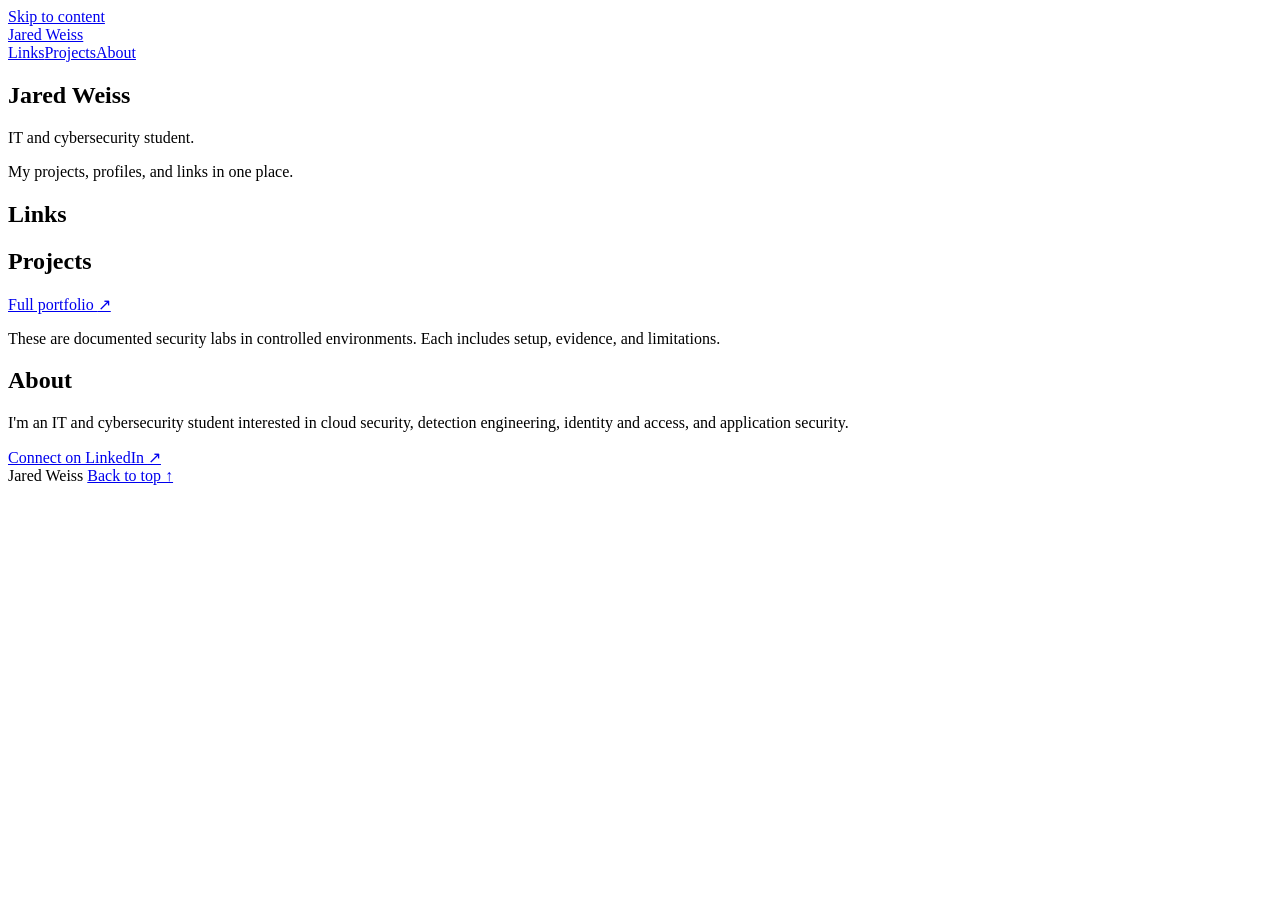
==== index.html @ 0c275223 "Add website index.html" ====
<!doctype html>
<html lang="en">
<head>
  <meta charset="utf-8"><meta name="viewport" content="width=device-width, initial-scale=1">
  <title>Jared Weiss — Personal Website</title>
  <meta name="description" content="Jared Weiss. IT and cybersecurity student. A home for my projects, links, and what I'm learning.">
  <meta name="theme-color" content="#151515">
  <meta property="og:title" content="Jared Weiss"><meta property="og:description" content="My projects, my links, and what I'm learning."><meta property="og:type" content="website">
  <link rel="icon" href="favicon.svg" type="image/svg+xml"><link rel="stylesheet" href="style.css">
</head>
<body>
  <a class="skip" href="#main">Skip to content</a>
  <div class="shell">
    <header><a class="wordmark" href="#">Jared Weiss</a><nav aria-label="Main navigation"><a href="#links">Links</a><a href="#projects">Projects</a><a href="#about">About</a></nav></header>
    <main id="main">
      <section class="hero" aria-labelledby="intro"><h1 id="intro">Jared Weiss</h1><p class="intro">IT and cybersecurity student.</p><p class="hero-note">My projects, profiles, and links in one place.</p></section>
      <section id="links" class="links-section" aria-labelledby="links-title"><div class="section-heading"><div><h2 id="links-title">Links</h2></div></div><div id="link-list" class="link-list"></div></section>
      <section id="projects" aria-labelledby="projects-title"><div class="section-heading"><div><h2 id="projects-title">Projects</h2></div><a class="text-link" href="https://github.com/Jared284/security-portfolio" target="_blank" rel="noopener noreferrer">Full portfolio <span aria-hidden="true">↗</span></a></div><div id="project-list" class="project-list"></div><p class="project-note">These are documented security labs in controlled environments. Each includes setup, evidence, and limitations.</p></section>
      <section id="about" class="about" aria-labelledby="about-title"><div><h2 id="about-title">About</h2></div><div><p>I'm an IT and cybersecurity student interested in cloud security, detection engineering, identity and access, and application security.</p><a class="text-link" href="https://www.linkedin.com/in/jared-weiss12" target="_blank" rel="noopener noreferrer">Connect on LinkedIn <span aria-hidden="true">↗</span></a></div></section>
    </main>
    <footer><span>Jared Weiss </span><a href="#">Back to top ↑</a></footer>
  </div>
  <script src="content.js"></script><script src="site.js"></script>
</body></html>
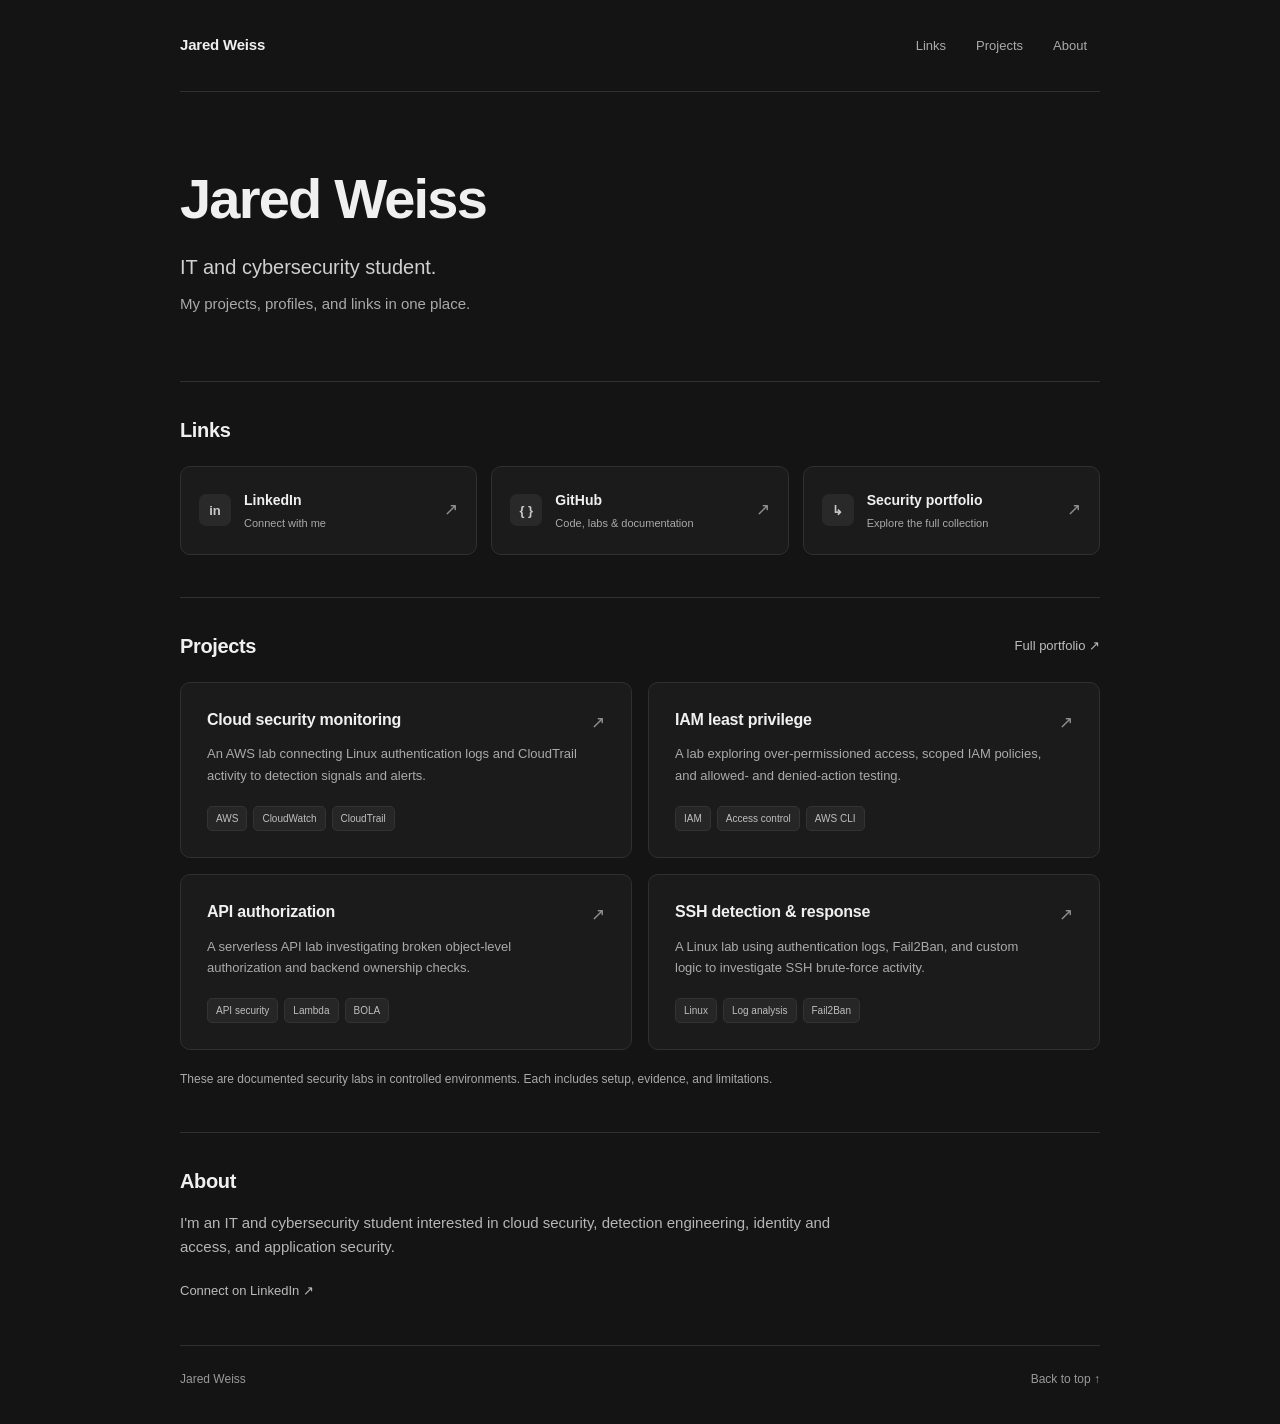
==== commit c1ccf81c: "Load refreshed personal website styling" ====
--- a/index.html
+++ b/index.html
@@ -6,7 +6,7 @@
   <meta name="description" content="Jared Weiss. IT and cybersecurity student. A home for my projects, links, and what I'm learning.">
   <meta name="theme-color" content="#151515">
   <meta property="og:title" content="Jared Weiss"><meta property="og:description" content="My projects, my links, and what I'm learning."><meta property="og:type" content="website">
-  <link rel="icon" href="favicon.svg" type="image/svg+xml"><link rel="stylesheet" href="style.css">
+  <link rel="icon" href="favicon.svg" type="image/svg+xml"><link rel="stylesheet" href="style.css?v=2">
 </head>
 <body>
   <a class="skip" href="#main">Skip to content</a>
--- a/style.css
+++ b/style.css
@@ -0,0 +1,71 @@
+:root {
+  color-scheme: dark;
+  --background: #141414;
+  --surface: #1b1b1b;
+  --text: #f0f0f0;
+  --muted: #aaa;
+  --border: #303030;
+}
+* { box-sizing: border-box; }
+html { scroll-padding-top: 28px; scroll-behavior: smooth; }
+body { margin: 0; background: var(--background); color: var(--text); font-family: Arial, Helvetica, sans-serif; font-size: 15px; line-height: 1.65; -webkit-font-smoothing: antialiased; }
+a { color: inherit; text-decoration: none; }
+a:focus-visible { outline: 2px solid #ddd; outline-offset: 5px; }
+::selection { background: #555; color: white; }
+.shell { max-width: 1000px; margin: auto; padding: 0 40px; }
+header { display: flex; justify-content: space-between; align-items: center; gap: 24px; padding: 28px 0; border-bottom: 1px solid var(--border); }
+.wordmark { font-size: 15px; font-weight: 600; letter-spacing: -.2px; }
+nav { display: flex; gap: 4px; font-size: 13px; color: var(--muted); }
+nav a { padding: 7px 13px; border-radius: 6px; transition: color .15s, background .15s; }
+nav a:hover { color: white; background: #242424; }
+.text-link:hover, footer a:hover { color: white; text-decoration: underline; text-underline-offset: 4px; }
+.hero { padding: 76px 0 64px; }
+h1 { font-size: clamp(38px, 5vw, 56px); letter-spacing: -1.8px; line-height: 1.12; font-weight: 600; margin: 0 0 20px; }
+.intro { font-size: 20px; margin: 0 0 8px; color: #d0d0d0; }
+.hero-note { margin: 0; color: var(--muted); font-size: 15px; }
+section:not(.hero) { padding: 34px 0 42px; border-top: 1px solid var(--border); }
+.section-heading { display: flex; justify-content: space-between; align-items: center; gap: 16px; margin-bottom: 22px; }
+h2 { font-size: 20px; line-height: 1.4; letter-spacing: -.35px; font-weight: 600; margin: 0; }
+.text-link { font-size: 13px; color: #bcbcbc; }
+.link-list { display: grid; grid-template-columns: repeat(3, minmax(0, 1fr)); gap: 14px; }
+.link-card { display: flex; align-items: center; gap: 13px; padding: 22px 18px; background: var(--surface); border: 1px solid var(--border); border-radius: 10px; transition: background .15s, border-color .15s, transform .15s; }
+.link-card:hover { background: #222; border-color: #505050; transform: translateY(-2px); }
+.link-symbol { display: flex; align-items: center; justify-content: center; width: 32px; height: 32px; flex-shrink: 0; border-radius: 7px; background: #292929; color: #c9c9c9; font-size: 13px; font-weight: 600; }
+.link-card strong { display: block; font-size: 14px; font-weight: 600; }
+.link-card small { display: block; font-size: 11px; line-height: 1.45; color: var(--muted); margin-top: 4px; }
+.arrow { margin-left: auto; font-size: 17px; color: #909090; flex-shrink: 0; }
+.project-list { display: grid; grid-template-columns: repeat(2, minmax(0, 1fr)); gap: 16px; }
+.project-card { display: flex; gap: 14px; padding: 26px; border: 1px solid var(--border); background: var(--surface); border-radius: 10px; transition: border-color .15s, background .15s; }
+.project-card:hover { border-color: #505050; background: #202020; }
+.project-number { display: none; }
+.project-card > div { display: flex; flex-direction: column; }
+.project-card h3 { font-size: 16px; line-height: 1.4; letter-spacing: -.2px; font-weight: 600; margin: 0 0 12px; }
+.project-card p { font-size: 13px; color: var(--muted); margin: 0 0 20px; }
+.tags { display: flex; flex-wrap: wrap; gap: 6px; margin-top: auto; }
+.tags span { font-size: 10px; line-height: 1.5; color: #bfbfbf; background: #262626; border: 1px solid #333; padding: 4px 8px; border-radius: 5px; }
+.project-note { font-size: 12px; line-height: 1.6; color: var(--muted); margin: 20px 0 0; }
+.about h2 { margin-bottom: 16px; }
+.about p { color: #b6b6b6; max-width: 690px; margin: 0 0 18px; }
+footer { display: flex; justify-content: space-between; gap: 20px; padding: 24px 0 34px; border-top: 1px solid var(--border); font-size: 12px; color: #999; }
+.skip { position: absolute; left: 12px; top: -80px; background: #eee; color: #151515; padding: 12px; z-index: 10; }
+.skip:focus { top: 12px; }
+@media (max-width: 750px) {
+  .shell { padding: 0 26px; }
+  .link-list { grid-template-columns: 1fr; }
+  .link-card { padding: 18px; }
+  .link-card small { font-size: 12px; }
+  .project-card { padding: 22px; }
+}
+@media (max-width: 550px) {
+  .shell { padding: 0 22px; }
+  header { padding: 20px 0; gap: 12px; }
+  nav a { padding: 6px 8px; font-size: 12px; }
+  .hero { padding: 48px 0 40px; }
+  h1 { letter-spacing: -1px; }
+  .intro { font-size: 17px; }
+  .hero-note { font-size: 14px; }
+  section:not(.hero) { padding: 28px 0 34px; }
+  .project-list { grid-template-columns: 1fr; }
+}
+@media (max-width: 360px) { header { align-items: flex-start; flex-direction: column; } nav a:first-child { padding-left: 0; } }
+@media (prefers-reduced-motion: reduce) { html { scroll-behavior: auto; } * { transition: none !important; } }
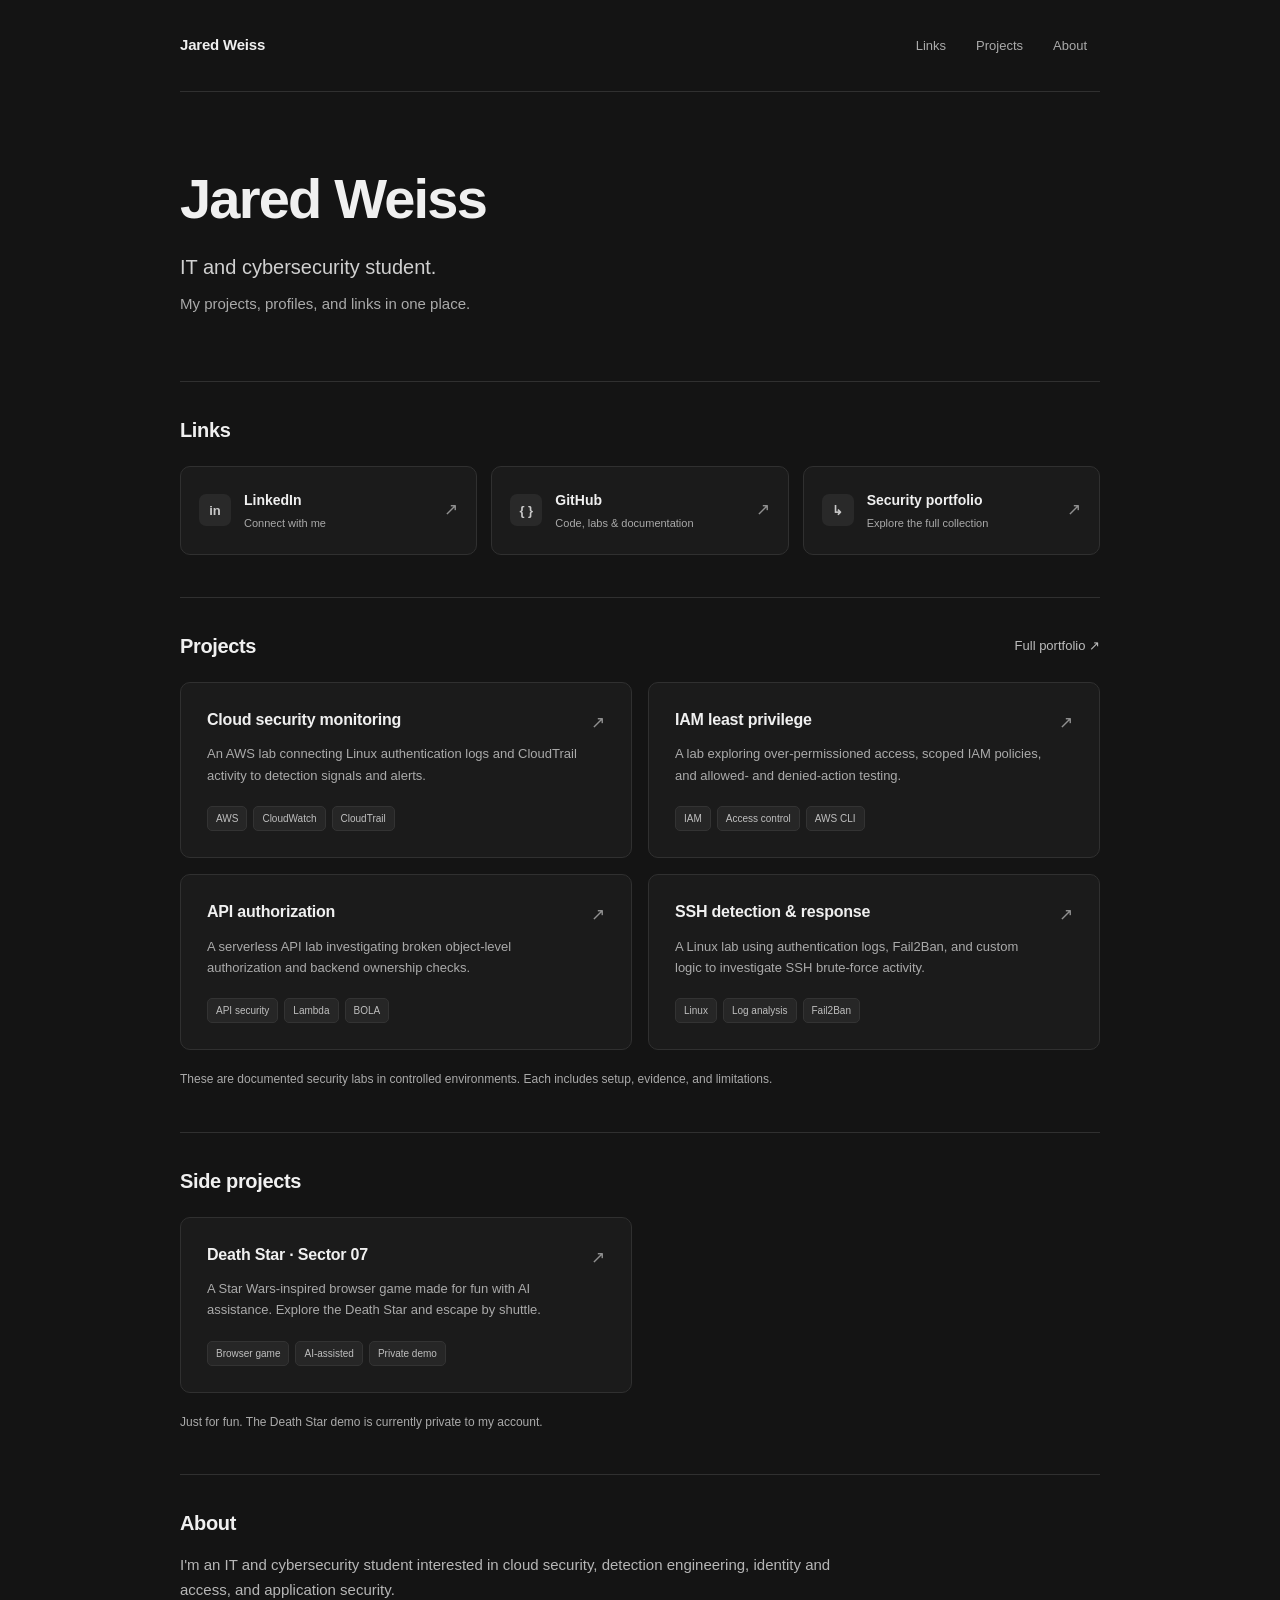
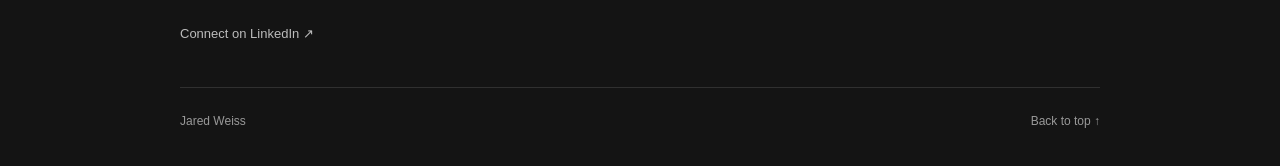
==== commit 9f6930fd: "Add Death Star browser game as a clearly labeled side project" ====
--- a/index.html
+++ b/index.html
@@ -16,10 +16,11 @@
       <section class="hero" aria-labelledby="intro"><h1 id="intro">Jared Weiss</h1><p class="intro">IT and cybersecurity student.</p><p class="hero-note">My projects, profiles, and links in one place.</p></section>
       <section id="links" class="links-section" aria-labelledby="links-title"><div class="section-heading"><div><h2 id="links-title">Links</h2></div></div><div id="link-list" class="link-list"></div></section>
       <section id="projects" aria-labelledby="projects-title"><div class="section-heading"><div><h2 id="projects-title">Projects</h2></div><a class="text-link" href="https://github.com/Jared284/security-portfolio" target="_blank" rel="noopener noreferrer">Full portfolio <span aria-hidden="true">↗</span></a></div><div id="project-list" class="project-list"></div><p class="project-note">These are documented security labs in controlled environments. Each includes setup, evidence, and limitations.</p></section>
+      <section id="side-projects" aria-labelledby="side-projects-title"><div class="section-heading"><h2 id="side-projects-title">Side projects</h2></div><div id="side-project-list" class="project-list"></div><p class="project-note">Just for fun. The Death Star demo is currently private to my account.</p></section>
       <section id="about" class="about" aria-labelledby="about-title"><div><h2 id="about-title">About</h2></div><div><p>I'm an IT and cybersecurity student interested in cloud security, detection engineering, identity and access, and application security.</p><a class="text-link" href="https://www.linkedin.com/in/jared-weiss12" target="_blank" rel="noopener noreferrer">Connect on LinkedIn <span aria-hidden="true">↗</span></a></div></section>
     </main>
     <footer><span>Jared Weiss </span><a href="#">Back to top ↑</a></footer>
   </div>
-  <script src="content.js"></script><script src="site.js"></script>
+  <script src="content.js?v=3"></script><script src="site.js?v=3"></script>
 </body></html>
 
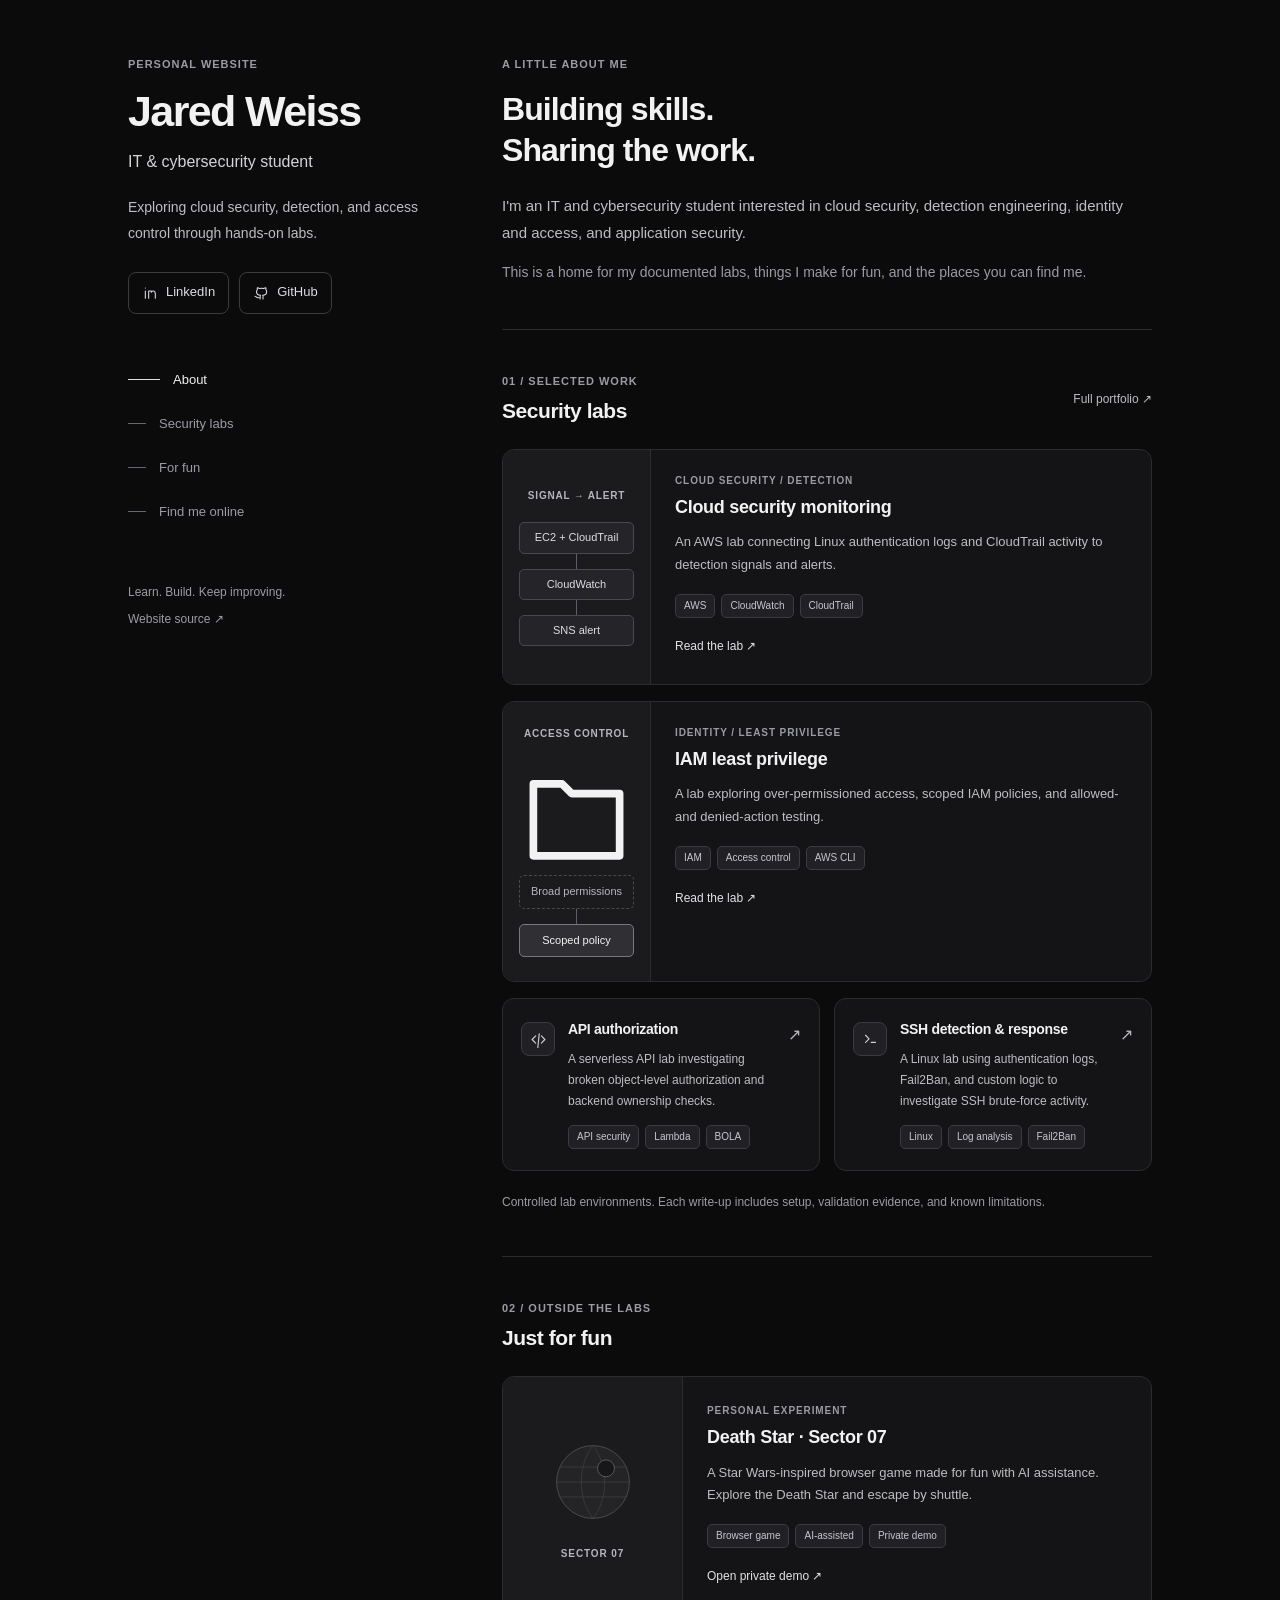
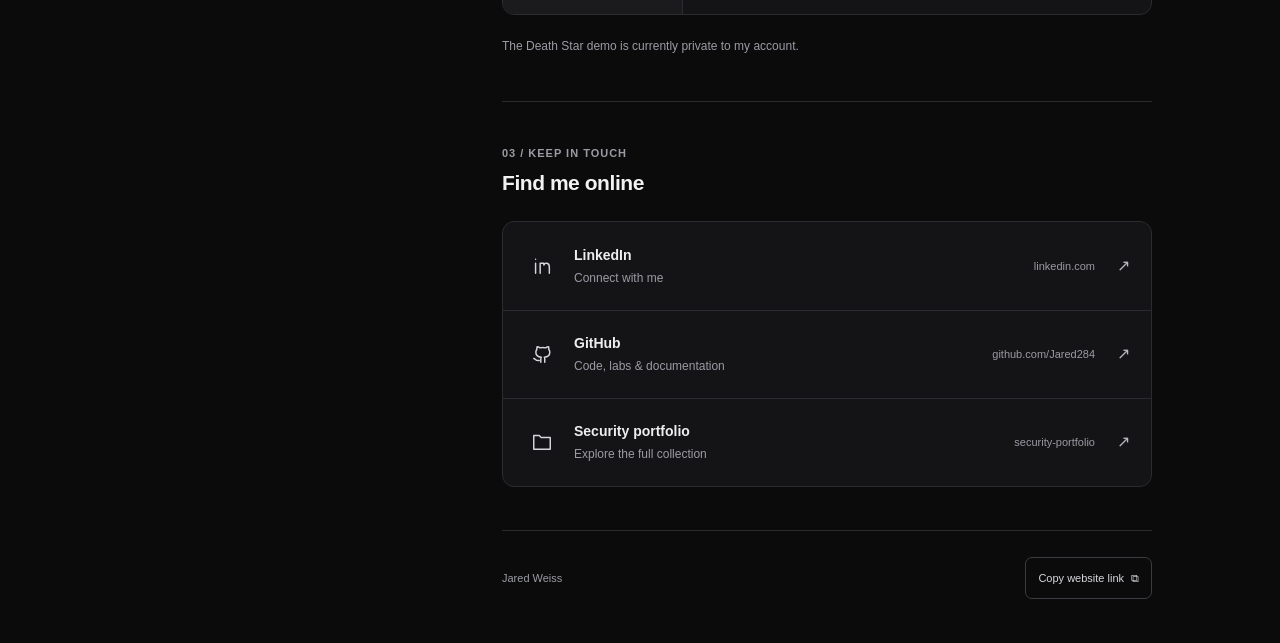
==== commit 07df8ee2: "Redesign personal website with dark profile layout and curated project presentation" ====
--- a/index.html
+++ b/index.html
@@ -1,26 +1,64 @@
 <!doctype html>
 <html lang="en">
 <head>
-  <meta charset="utf-8"><meta name="viewport" content="width=device-width, initial-scale=1">
-  <title>Jared Weiss — Personal Website</title>
-  <meta name="description" content="Jared Weiss. IT and cybersecurity student. A home for my projects, links, and what I'm learning.">
-  <meta name="theme-color" content="#151515">
-  <meta property="og:title" content="Jared Weiss"><meta property="og:description" content="My projects, my links, and what I'm learning."><meta property="og:type" content="website">
-  <link rel="icon" href="favicon.svg" type="image/svg+xml"><link rel="stylesheet" href="style.css?v=2">
+  <meta charset="utf-8">
+  <meta name="viewport" content="width=device-width, initial-scale=1">
+  <title>Jared Weiss — Projects & Links</title>
+  <meta name="description" content="Jared Weiss, IT and cybersecurity student. Explore my cloud security labs, side projects, and links.">
+  <meta name="theme-color" content="#0b0b0c">
+  <meta property="og:title" content="Jared Weiss — Projects & Links">
+  <meta property="og:description" content="Cloud security labs, side projects, and the places you can find me.">
+  <meta property="og:type" content="website">
+  <meta property="og:url" content="https://jared284.github.io/">
+  <link rel="canonical" href="https://jared284.github.io/">
+  <link rel="icon" href="favicon.svg" type="image/svg+xml">
+  <link rel="stylesheet" href="style.css?v=4">
 </head>
 <body>
   <a class="skip" href="#main">Skip to content</a>
-  <div class="shell">
-    <header><a class="wordmark" href="#">Jared Weiss</a><nav aria-label="Main navigation"><a href="#links">Links</a><a href="#projects">Projects</a><a href="#about">About</a></nav></header>
-    <main id="main">
-      <section class="hero" aria-labelledby="intro"><h1 id="intro">Jared Weiss</h1><p class="intro">IT and cybersecurity student.</p><p class="hero-note">My projects, profiles, and links in one place.</p></section>
-      <section id="links" class="links-section" aria-labelledby="links-title"><div class="section-heading"><div><h2 id="links-title">Links</h2></div></div><div id="link-list" class="link-list"></div></section>
-      <section id="projects" aria-labelledby="projects-title"><div class="section-heading"><div><h2 id="projects-title">Projects</h2></div><a class="text-link" href="https://github.com/Jared284/security-portfolio" target="_blank" rel="noopener noreferrer">Full portfolio <span aria-hidden="true">↗</span></a></div><div id="project-list" class="project-list"></div><p class="project-note">These are documented security labs in controlled environments. Each includes setup, evidence, and limitations.</p></section>
-      <section id="side-projects" aria-labelledby="side-projects-title"><div class="section-heading"><h2 id="side-projects-title">Side projects</h2></div><div id="side-project-list" class="project-list"></div><p class="project-note">Just for fun. The Death Star demo is currently private to my account.</p></section>
-      <section id="about" class="about" aria-labelledby="about-title"><div><h2 id="about-title">About</h2></div><div><p>I'm an IT and cybersecurity student interested in cloud security, detection engineering, identity and access, and application security.</p><a class="text-link" href="https://www.linkedin.com/in/jared-weiss12" target="_blank" rel="noopener noreferrer">Connect on LinkedIn <span aria-hidden="true">↗</span></a></div></section>
+  <div class="layout">
+    <aside class="profile" aria-label="Profile and navigation">
+      <div class="profile-top">
+        <p class="profile-kicker">Personal website</p>
+        <a href="#about" class="name-link"><h1>Jared Weiss<span class="sr-only"> home</span></h1></a>
+        <p class="profile-role">IT & cybersecurity student</p>
+        <p class="profile-bio">Exploring cloud security, detection, and access control through hands-on labs.</p>
+        <div class="profile-links" id="profile-links" aria-label="Social profiles"></div>
+      </div>
+      <nav class="section-nav" aria-label="On this page">
+        <a class="is-active" href="#about" aria-current="location"><span class="nav-line" aria-hidden="true"></span>About</a>
+        <a href="#projects"><span class="nav-line" aria-hidden="true"></span>Security labs</a>
+        <a href="#side-projects"><span class="nav-line" aria-hidden="true"></span>For fun</a>
+        <a href="#links"><span class="nav-line" aria-hidden="true"></span>Find me online</a>
+      </nav>
+      <div class="profile-bottom"><span>Learn. Build. Keep improving.</span><a href="https://github.com/Jared284/jared284.github.io" target="_blank" rel="noopener noreferrer">Website source <span aria-hidden="true">↗</span></a></div>
+    </aside>
+    <main class="main-content" id="main">
+      <section id="about" class="introduction" aria-labelledby="about-title">
+        <p class="eyebrow">A little about me</p>
+        <h2 id="about-title">Building skills.<br>Sharing the work.</h2>
+        <p>I'm an IT and cybersecurity student interested in cloud security, detection engineering, identity and access, and application security.</p>
+        <p class="intro-secondary">This is a home for my documented labs, things I make for fun, and the places you can find me.</p>
+      </section>
+      <section id="projects" aria-labelledby="projects-title">
+        <div class="section-header"><div><p class="section-label">01 / Selected work</p><h2 id="projects-title">Security labs</h2></div><a class="text-link" href="https://github.com/Jared284/security-portfolio" target="_blank" rel="noopener noreferrer">Full portfolio <span aria-hidden="true">↗</span></a></div>
+        <div id="project-list" class="featured-projects"></div>
+        <div id="more-project-list" class="compact-projects"></div>
+        <p class="section-note">Controlled lab environments. Each write-up includes setup, validation evidence, and known limitations.</p>
+      </section>
+      <section id="side-projects" aria-labelledby="side-projects-title">
+        <div class="section-header"><div><p class="section-label">02 / Outside the labs</p><h2 id="side-projects-title">Just for fun</h2></div></div>
+        <div id="side-project-list"></div>
+        <p class="section-note">The Death Star demo is currently private to my account.</p>
+      </section>
+      <section id="links" aria-labelledby="links-title">
+        <div class="section-header"><div><p class="section-label">03 / Keep in touch</p><h2 id="links-title">Find me online</h2></div></div>
+        <div id="link-list" class="destination-list"></div>
+      </section>
+      <footer class="site-footer"><span>Jared Weiss</span><div><button class="copy-link" id="copy-link" type="button">Copy website link <span aria-hidden="true">⧉</span></button><span class="copy-status sr-only" id="copy-status" role="status" aria-live="polite"></span></div></footer>
     </main>
-    <footer><span>Jared Weiss </span><a href="#">Back to top ↑</a></footer>
   </div>
-  <script src="content.js?v=3"></script><script src="site.js?v=3"></script>
-</body></html>
-
+  <script src="content.js?v=4"></script>
+  <script src="site.js?v=4"></script>
+</body>
+</html>
--- a/style.css
+++ b/style.css
@@ -1,71 +1,189 @@
-:root {
-  color-scheme: dark;
-  --background: #141414;
-  --surface: #1b1b1b;
-  --text: #f0f0f0;
-  --muted: #aaa;
-  --border: #303030;
+:root { color-scheme: dark; --background: #0b0b0c; --surface: #141416; --surface-hover: #1b1b1e; --text: #f2f2f3; --body: #bdbdc3; --muted: #9b9ba4; --border: #2b2b30; --border-hover: #505057; --radius: 12px; }
+* { box-sizing: border-box; }
+html { scroll-behavior: smooth; scroll-padding-top: 36px; }
+body { margin: 0; background: var(--background); color: var(--text); font-family: -apple-system, BlinkMacSystemFont, "Segoe UI", Arial, sans-serif; font-size: 16px; line-height: 1.65; -webkit-font-smoothing: antialiased; }
+a { color: inherit; text-decoration: none; }
+button { font: inherit; }
+svg { display: block; max-width: 100%; }
+::selection { background: #55555d; color: #fff; }
+:focus-visible { outline: 2px solid #dedee3; outline-offset: 5px; }
+h1, h2, h3, p { margin: 0; }
+h1, h2, h3 { color: var(--text); }
+a, button { -webkit-tap-highlight-color: transparent; }
+.layout { display: grid; grid-template-columns: 310px minmax(0, 1fr); gap: 64px; width: 100%; max-width: 1120px; margin: 0 auto; padding: 56px 48px 36px; }
+.profile { position: sticky; top: 56px; align-self: start; min-width: 0; }
+.profile-kicker, .eyebrow, .section-label, .project-category { color: var(--muted); font-size: 11px; font-weight: 600; line-height: 1.5; letter-spacing: .09em; text-transform: uppercase; }
+.profile-kicker { margin-bottom: 14px; }
+.profile h1 { font-size: 43px; font-weight: 650; line-height: 1.15; letter-spacing: -1.6px; }
+.name-link { display: inline-block; color: inherit; }
+.profile-role { margin-top: 13px; color: #d4d4d9; font-size: 16px; font-weight: 500; }
+.profile-bio { max-width: 290px; margin-top: 20px; color: var(--body); font-size: 14px; line-height: 1.8; }
+.profile-links { display: flex; flex-wrap: wrap; gap: 10px; margin-top: 26px; }
+.profile-links a { display: inline-flex; align-items: center; justify-content: center; gap: 8px; min-height: 42px; padding: 8px 13px; border: 1px solid #3b3b40; border-radius: 8px; color: #dddde2; font-size: 13px; line-height: 1.3; transition: background .18s ease, border-color .18s ease, color .18s ease; }
+.profile-links a svg { width: 16px; height: 16px; flex: 0 0 16px; }
+.profile-links a:hover { background: var(--surface-hover); border-color: #66666e; color: #fff; }
+.section-nav { margin-top: 44px; }
+.section-nav ul { list-style: none; padding: 0; margin: 0; }
+.section-nav a { display: flex; align-items: center; gap: 13px; width: fit-content; min-height: 44px; color: var(--muted); font-size: 13px; font-weight: 500; transition: color .18s ease; }
+.nav-line { display: inline-block; width: 18px; height: 1px; background: #666670; transition: width .18s ease, background .18s ease; }
+.section-nav a:hover, .section-nav a.is-active { color: var(--text); }
+.section-nav a:hover .nav-line, .section-nav a.is-active .nav-line { width: 32px; background: #dedee3; }
+.profile-bottom { display: flex; flex-direction: column; align-items: flex-start; gap: 6px; margin-top: 48px; color: var(--muted); font-size: 12px; line-height: 1.75; }
+.profile-bottom a:hover { color: #fff; text-decoration: underline; text-underline-offset: 4px; }
+.main-content { min-width: 0; }
+.main-content > section { padding: 43px 0; border-top: 1px solid var(--border); scroll-margin-top: 32px; }
+.main-content > .introduction { padding-top: 0; padding-bottom: 43px; border-top: 0; }
+.introduction .eyebrow { margin-bottom: 16px; }
+.introduction h2 { max-width: 500px; font-size: 32px; font-weight: 600; line-height: 1.3; letter-spacing: -.9px; }
+.introduction p:not(.eyebrow) { margin-top: 20px; color: var(--body); font-size: 15px; line-height: 1.85; }
+.introduction p + p:not(.eyebrow) { margin-top: 13px; }
+.introduction p.intro-secondary { color: var(--muted); font-size: 14px; }
+.section-header { display: flex; align-items: center; justify-content: space-between; gap: 20px; margin-bottom: 24px; }
+.section-header > div { min-width: 0; }
+.section-header .section-label { display: block; margin-bottom: 6px; }
+.section-header h2 { font-size: 21px; font-weight: 600; line-height: 1.4; letter-spacing: -.45px; }
+.section-header > a, .text-link { color: var(--body); font-size: 12px; line-height: 1.5; }
+.section-header > a { flex-shrink: 0; padding: 12px 0; }
+.section-header > a:hover, .text-link:hover { color: #fff; text-decoration: underline; text-underline-offset: 5px; }
+.section-note { margin-top: 21px; color: var(--muted); font-size: 12px; line-height: 1.8; }
+.featured-projects { display: grid; gap: 16px; }
+.featured-card, .compact-card, .side-card { border: 1px solid var(--border); border-radius: var(--radius); background: var(--surface); transition: background .18s ease, border-color .18s ease, transform .18s ease; }
+.featured-card:hover, .compact-card:hover, .side-card:hover { background: var(--surface-hover); border-color: var(--border-hover); transform: translateY(-2px); }
+.featured-card { display: grid; grid-template-columns: 148px minmax(0, 1fr); min-height: 236px; }
+.project-visual { display: flex; flex-direction: column; align-items: center; justify-content: center; min-width: 0; padding: 24px 16px; background: #1b1b1e; border-right: 1px solid var(--border); border-radius: 11px 0 0 11px; }
+.visual-label { margin-bottom: 18px; color: #b5b5bd; font-size: 10px; font-weight: 600; letter-spacing: .08em; text-align: center; text-transform: uppercase; }
+.flow-step { width: 100%; padding: 7px 6px; border: 1px solid #48484f; border-radius: 5px; background: #252529; color: #dddde2; font-size: 11px; font-weight: 500; line-height: 1.4; text-align: center; }
+.flow-line { width: 1px; height: 15px; flex: 0 0 15px; background: #5e5e66; }
+.policy-before { color: #b7b7bf; border-style: dashed; }
+.policy-after { border-color: #777780; background: #303034; color: #f2f2f3; }
+.project-body { display: flex; flex-direction: column; min-width: 0; padding: 23px 24px; }
+.project-category { margin-bottom: 7px; font-size: 10px; }
+.project-body h3, .side-body h3 { font-size: 18px; font-weight: 600; line-height: 1.4; letter-spacing: -.3px; }
+.project-description { margin-top: 11px; color: var(--body); font-size: 13px; line-height: 1.75; }
+.tags { display: flex; flex-wrap: wrap; gap: 6px; margin-top: 17px; }
+.tags span { padding: 3px 8px; border: 1px solid #3b3b41; border-radius: 5px; color: #c6c6ce; background: #212125; font-size: 10px; font-weight: 500; line-height: 1.6; }
+.project-action { display: inline-flex; align-items: center; gap: 7px; align-self: flex-start; margin-top: 19px; color: #e1e1e6; font-size: 12px; font-weight: 500; line-height: 1.5; }
+.project-action svg { width: 14px; height: 14px; }
+.compact-projects { display: grid; grid-template-columns: repeat(2, minmax(0, 1fr)); gap: 14px; margin-top: 16px; }
+.compact-card { display: flex; align-items: flex-start; gap: 13px; padding: 21px 18px; }
+.compact-icon { display: grid; place-items: center; width: 34px; height: 34px; flex: 0 0 34px; margin-top: 2px; border: 1px solid #3b3b41; border-radius: 8px; color: #d0d0d7; background: #212125; }
+.compact-icon svg { width: 17px; height: 17px; }
+.compact-card .project-body { padding: 0; }
+.compact-card h3 { font-size: 14px; }
+.compact-card .project-description { margin-top: 9px; font-size: 12px; }
+.compact-card .tags { margin-top: 13px; }
+.compact-card .project-action { margin-top: 14px; font-size: 11px; }
+.arrow { flex: 0 0 auto; margin-left: auto; color: #b9b9c2; font-size: 16px; line-height: 1.5; transition: color .18s ease; }
+svg.arrow, .arrow svg { width: 16px; height: 16px; }
+.compact-card > .arrow { margin-top: 3px; }
+.compact-card:hover .arrow, .destination:hover .arrow { color: #fff; }
+.side-card { display: grid; grid-template-columns: 180px minmax(0, 1fr); }
+.space-visual { display: flex; flex-direction: column; align-items: center; justify-content: center; gap: 12px; min-width: 0; padding: 24px 16px; border-right: 1px solid var(--border); border-radius: 11px 0 0 11px; background: #1b1b1e; color: #b7b7c0; }
+.space-visual > svg { width: 104px; height: 104px; }
+.space-label { color: #b5b5bd; font-size: 10px; font-weight: 600; letter-spacing: .09em; text-transform: uppercase; }
+.side-body { min-width: 0; padding: 26px 24px; }
+.side-body .project-category { display: block; }
+.destination-list { border: 1px solid var(--border); border-radius: var(--radius); overflow: hidden; background: var(--surface); }
+.destination { display: flex; align-items: center; gap: 15px; min-height: 88px; padding: 18px 21px; transition: background .18s ease; }
+.destination + .destination { border-top: 1px solid var(--border); }
+.destination:hover { background: var(--surface-hover); }
+.destination:focus-visible { outline-offset: -4px; }
+.destination-icon { display: grid; place-items: center; width: 35px; height: 35px; flex: 0 0 35px; color: #d5d5dd; }
+.destination-icon svg { width: 22px; height: 22px; }
+.destination-copy { min-width: 0; }
+.destination-copy strong { display: block; color: #eeeef1; font-size: 14px; font-weight: 600; line-height: 1.5; }
+.destination-copy small { display: block; margin-top: 3px; color: var(--muted); font-size: 12px; line-height: 1.5; }
+.destination-host { margin-left: auto; color: var(--muted); font-size: 11px; white-space: nowrap; }
+.destination > .arrow { margin-left: 7px; }
+.destination-copy + .arrow { margin-left: auto; }
+.site-footer { display: flex; align-items: center; justify-content: space-between; flex-wrap: wrap; gap: 14px; padding: 26px 0 8px; border-top: 1px solid var(--border); color: var(--muted); font-size: 11px; line-height: 1.7; }
+.site-footer a { display: inline-flex; align-items: center; min-height: 42px; }
+.site-footer a:hover { color: #fff; text-decoration: underline; text-underline-offset: 4px; }
+.copy-link { display: inline-flex; align-items: center; justify-content: center; gap: 7px; min-height: 42px; padding: 8px 12px; border: 1px solid #3b3b41; border-radius: 7px; background: transparent; color: #d7d7dd; font-size: 11px; line-height: 1.5; cursor: pointer; transition: border-color .18s ease, background .18s ease; }
+.copy-link:hover { border-color: #686871; background: var(--surface); }
+.copy-link svg { width: 14px; height: 14px; }
+.copy-status { color: #d4d4dc; font-size: 11px; }
+.skip { position: fixed; top: -80px; left: 16px; z-index: 20; padding: 10px 16px; border-radius: 6px; background: #eeeef2; color: #111112; font-size: 14px; }
+.skip:focus { top: 16px; }
+.sr-only { position: absolute; width: 1px; height: 1px; padding: 0; margin: -1px; overflow: hidden; clip: rect(0, 0, 0, 0); white-space: nowrap; border: 0; }
+@media (max-width: 1050px) and (min-width: 901px) {
+  .layout { grid-template-columns: 270px minmax(0, 1fr); gap: 42px; padding-left: 36px; padding-right: 36px; }
+  .profile h1 { font-size: 39px; }
+  .featured-card { grid-template-columns: 128px minmax(0, 1fr); }
+  .project-body { padding: 22px 20px; }
+  .compact-projects { grid-template-columns: 1fr; }
+  .side-card { grid-template-columns: 145px minmax(0, 1fr); }
 }
-* { box-sizing: border-box; }
-html { scroll-padding-top: 28px; scroll-behavior: smooth; }
-body { margin: 0; background: var(--background); color: var(--text); font-family: Arial, Helvetica, sans-serif; font-size: 15px; line-height: 1.65; -webkit-font-smoothing: antialiased; }
-a { color: inherit; text-decoration: none; }
-a:focus-visible { outline: 2px solid #ddd; outline-offset: 5px; }
-::selection { background: #555; color: white; }
-.shell { max-width: 1000px; margin: auto; padding: 0 40px; }
-header { display: flex; justify-content: space-between; align-items: center; gap: 24px; padding: 28px 0; border-bottom: 1px solid var(--border); }
-.wordmark { font-size: 15px; font-weight: 600; letter-spacing: -.2px; }
-nav { display: flex; gap: 4px; font-size: 13px; color: var(--muted); }
-nav a { padding: 7px 13px; border-radius: 6px; transition: color .15s, background .15s; }
-nav a:hover { color: white; background: #242424; }
-.text-link:hover, footer a:hover { color: white; text-decoration: underline; text-underline-offset: 4px; }
-.hero { padding: 76px 0 64px; }
-h1 { font-size: clamp(38px, 5vw, 56px); letter-spacing: -1.8px; line-height: 1.12; font-weight: 600; margin: 0 0 20px; }
-.intro { font-size: 20px; margin: 0 0 8px; color: #d0d0d0; }
-.hero-note { margin: 0; color: var(--muted); font-size: 15px; }
-section:not(.hero) { padding: 34px 0 42px; border-top: 1px solid var(--border); }
-.section-heading { display: flex; justify-content: space-between; align-items: center; gap: 16px; margin-bottom: 22px; }
-h2 { font-size: 20px; line-height: 1.4; letter-spacing: -.35px; font-weight: 600; margin: 0; }
-.text-link { font-size: 13px; color: #bcbcbc; }
-.link-list { display: grid; grid-template-columns: repeat(3, minmax(0, 1fr)); gap: 14px; }
-.link-card { display: flex; align-items: center; gap: 13px; padding: 22px 18px; background: var(--surface); border: 1px solid var(--border); border-radius: 10px; transition: background .15s, border-color .15s, transform .15s; }
-.link-card:hover { background: #222; border-color: #505050; transform: translateY(-2px); }
-.link-symbol { display: flex; align-items: center; justify-content: center; width: 32px; height: 32px; flex-shrink: 0; border-radius: 7px; background: #292929; color: #c9c9c9; font-size: 13px; font-weight: 600; }
-.link-card strong { display: block; font-size: 14px; font-weight: 600; }
-.link-card small { display: block; font-size: 11px; line-height: 1.45; color: var(--muted); margin-top: 4px; }
-.arrow { margin-left: auto; font-size: 17px; color: #909090; flex-shrink: 0; }
-.project-list { display: grid; grid-template-columns: repeat(2, minmax(0, 1fr)); gap: 16px; }
-.project-card { display: flex; gap: 14px; padding: 26px; border: 1px solid var(--border); background: var(--surface); border-radius: 10px; transition: border-color .15s, background .15s; }
-.project-card:hover { border-color: #505050; background: #202020; }
-.project-number { display: none; }
-.project-card > div { display: flex; flex-direction: column; }
-.project-card h3 { font-size: 16px; line-height: 1.4; letter-spacing: -.2px; font-weight: 600; margin: 0 0 12px; }
-.project-card p { font-size: 13px; color: var(--muted); margin: 0 0 20px; }
-.tags { display: flex; flex-wrap: wrap; gap: 6px; margin-top: auto; }
-.tags span { font-size: 10px; line-height: 1.5; color: #bfbfbf; background: #262626; border: 1px solid #333; padding: 4px 8px; border-radius: 5px; }
-.project-note { font-size: 12px; line-height: 1.6; color: var(--muted); margin: 20px 0 0; }
-.about h2 { margin-bottom: 16px; }
-.about p { color: #b6b6b6; max-width: 690px; margin: 0 0 18px; }
-footer { display: flex; justify-content: space-between; gap: 20px; padding: 24px 0 34px; border-top: 1px solid var(--border); font-size: 12px; color: #999; }
-.skip { position: absolute; left: 12px; top: -80px; background: #eee; color: #151515; padding: 12px; z-index: 10; }
-.skip:focus { top: 12px; }
-@media (max-width: 750px) {
-  .shell { padding: 0 26px; }
-  .link-list { grid-template-columns: 1fr; }
-  .link-card { padding: 18px; }
-  .link-card small { font-size: 12px; }
-  .project-card { padding: 22px; }
+@media (max-width: 900px) {
+  html { scroll-padding-top: 24px; }
+  .layout { display: block; max-width: 740px; padding: 42px 36px 28px; }
+  .profile { position: static; }
+  .profile h1 { font-size: 44px; }
+  .profile-bio { max-width: 460px; margin-top: 16px; }
+  .profile-links { margin-top: 22px; }
+  .section-nav { margin-top: 29px; }
+  .section-nav, .section-nav ul { display: flex; flex-wrap: wrap; gap: 10px 22px; }
+  .section-nav a { gap: 9px; font-size: 12px; }
+  .nav-line, .section-nav a:hover .nav-line, .section-nav a.is-active .nav-line { width: 15px; }
+  .profile-bottom { margin-top: 18px; font-size: 11px; }
+  .main-content { margin-top: 38px; }
+  .main-content > .introduction { padding-top: 35px; border-top: 1px solid var(--border); }
 }
-@media (max-width: 550px) {
-  .shell { padding: 0 22px; }
-  header { padding: 20px 0; gap: 12px; }
-  nav a { padding: 6px 8px; font-size: 12px; }
-  .hero { padding: 48px 0 40px; }
-  h1 { letter-spacing: -1px; }
-  .intro { font-size: 17px; }
-  .hero-note { font-size: 14px; }
-  section:not(.hero) { padding: 28px 0 34px; }
-  .project-list { grid-template-columns: 1fr; }
+@media (max-width: 600px) {
+  .layout { padding: 30px 22px 24px; }
+  .profile h1 { font-size: 38px; letter-spacing: -1.25px; }
+  .profile-kicker { margin-bottom: 11px; }
+  .profile-role { font-size: 15px; }
+  .profile-bio { font-size: 14px; }
+  .section-nav, .section-nav ul { gap: 2px 18px; }
+  .section-nav a { font-size: 11px; }
+  .profile-bottom { margin-top: 12px; }
+  .main-content { margin-top: 26px; }
+  .main-content > section { padding: 33px 0; }
+  .main-content > .introduction { padding: 30px 0 33px; }
+  .introduction h2 { font-size: 28px; letter-spacing: -.7px; }
+  .introduction p:not(.eyebrow) { font-size: 14px; }
+  .section-header { gap: 12px; margin-bottom: 20px; }
+  .section-header h2 { font-size: 20px; }
+  .section-header > a { font-size: 11px; }
+  .featured-card { grid-template-columns: minmax(0, 1fr); }
+  .project-visual { flex-direction: row; flex-wrap: wrap; gap: 9px; min-height: 100px; padding: 18px; border-right: 0; border-bottom: 1px solid var(--border); border-radius: 11px 11px 0 0; }
+  .visual-label { width: 100%; margin-bottom: 2px; font-size: 9px; }
+  .flow-step { width: auto; flex: 1 1 0; min-width: 0; padding: 7px 3px; font-size: 10px; }
+  .flow-line { width: 10px; height: 1px; flex: 0 0 10px; }
+  .project-body { padding: 22px; }
+  .project-body h3, .side-body h3 { font-size: 17px; }
+  .project-description { font-size: 13px; }
+  .compact-projects { grid-template-columns: minmax(0, 1fr); }
+  .compact-card { gap: 14px; padding: 20px; }
+  .compact-card h3 { font-size: 15px; }
+  .compact-card .project-description { font-size: 13px; }
+  .compact-card .project-body { padding: 0; }
+  .side-card { grid-template-columns: minmax(0, 1fr); }
+  .space-visual { flex-direction: row; gap: 18px; padding: 15px 22px; border-right: 0; border-bottom: 1px solid var(--border); border-radius: 11px 11px 0 0; }
+  .space-visual > svg { width: 70px; height: 70px; }
+  .side-body { padding: 23px 22px; }
+  .destination { gap: 12px; padding: 17px 16px; }
+  .destination-host { display: none; }
+  .destination > .arrow { margin-left: auto; }
+  .destination-copy small { font-size: 11px; }
+  .site-footer { align-items: flex-start; gap: 10px; }
 }
-@media (max-width: 360px) { header { align-items: flex-start; flex-direction: column; } nav a:first-child { padding-left: 0; } }
-@media (prefers-reduced-motion: reduce) { html { scroll-behavior: auto; } * { transition: none !important; } }
+@media (max-width: 380px) {
+  .layout { padding-left: 18px; padding-right: 18px; }
+  .section-nav, .section-nav ul { column-gap: 14px; }
+  .section-nav a { gap: 7px; }
+  .section-header { flex-wrap: wrap; gap: 3px 12px; }
+  .project-body, .side-body { padding: 20px 18px; }
+  .project-visual { gap: 6px; padding-left: 12px; padding-right: 12px; }
+  .flow-step { font-size: 9px; }
+}
+@media (prefers-reduced-motion: reduce) {
+  html { scroll-behavior: auto; }
+  *, *::before, *::after { transition: none !important; animation: none !important; }
+  .featured-card:hover, .compact-card:hover, .side-card:hover { transform: none; }
+}
+
+.policy-before, .policy-after { width:100%; padding:8px 6px; border:1px solid #48484f; border-radius:5px; font-size:11px; line-height:1.4; text-align:center; }
+.policy-before { border-style:dashed; }
+.policy-after { border-color:#777780; }
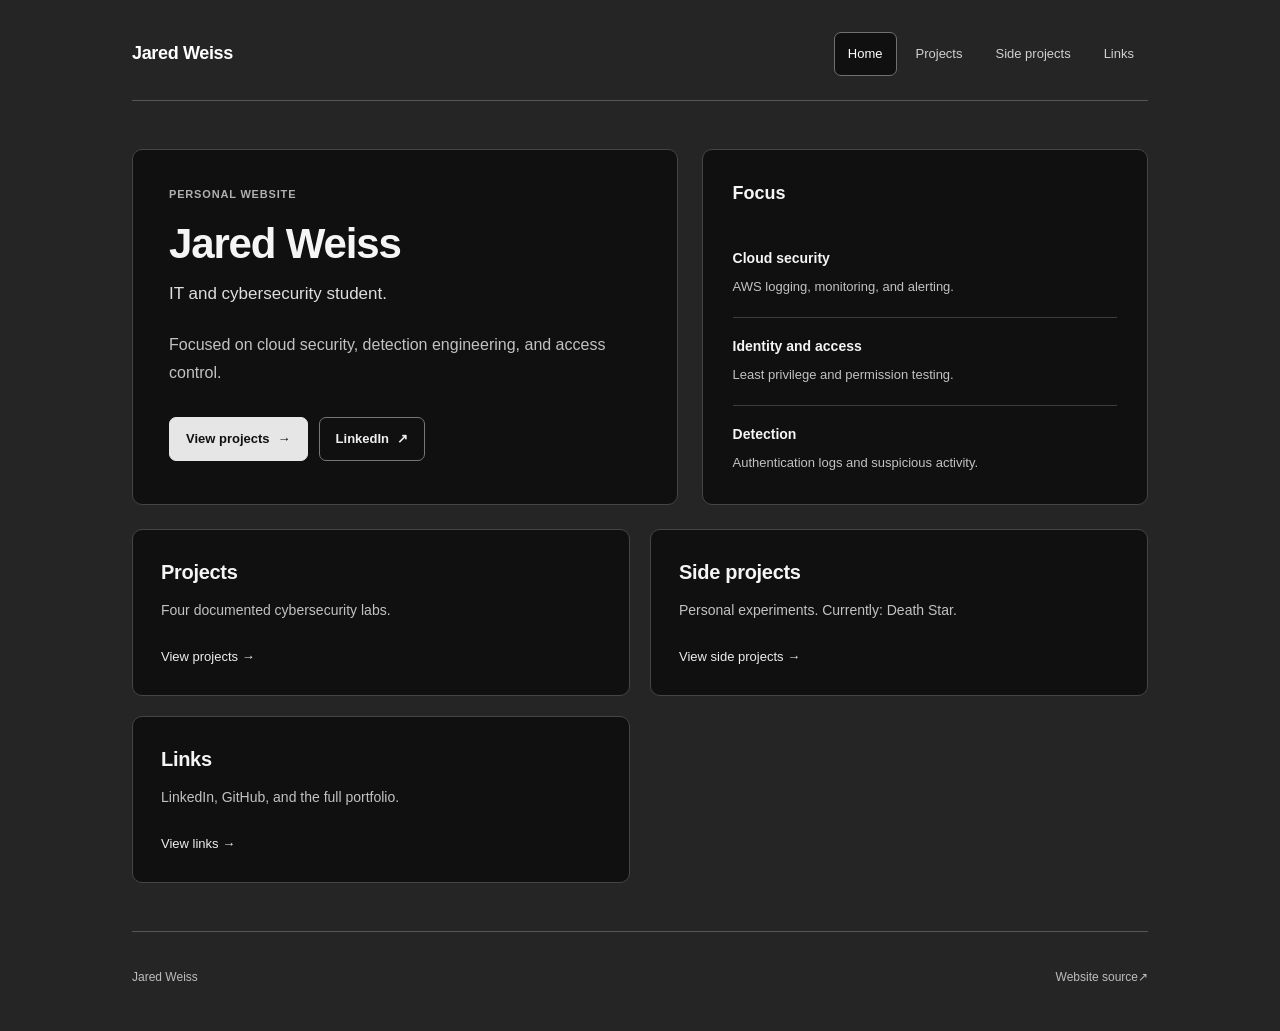
==== commit df46c205: "Split personal website into clear pages with gray backgrounds and black panels" ====
--- a/index.html
+++ b/index.html
@@ -1,64 +1,36 @@
 <!doctype html>
 <html lang="en">
 <head>
-  <meta charset="utf-8">
-  <meta name="viewport" content="width=device-width, initial-scale=1">
-  <title>Jared Weiss — Projects & Links</title>
-  <meta name="description" content="Jared Weiss, IT and cybersecurity student. Explore my cloud security labs, side projects, and links.">
-  <meta name="theme-color" content="#0b0b0c">
-  <meta property="og:title" content="Jared Weiss — Projects & Links">
-  <meta property="og:description" content="Cloud security labs, side projects, and the places you can find me.">
-  <meta property="og:type" content="website">
-  <meta property="og:url" content="https://jared284.github.io/">
-  <link rel="canonical" href="https://jared284.github.io/">
-  <link rel="icon" href="favicon.svg" type="image/svg+xml">
-  <link rel="stylesheet" href="style.css?v=4">
+<meta charset="utf-8"><meta name="viewport" content="width=device-width, initial-scale=1">
+<title>Jared Weiss | Home</title>
+<meta name="description" content="Jared Weiss. IT and cybersecurity student focused on cloud security, detection, and access control.">
+<meta name="theme-color" content="#252525">
+<meta property="og:title" content="Jared Weiss | Home"><meta property="og:description" content="Jared Weiss. IT and cybersecurity student focused on cloud security, detection, and access control."><meta property="og:type" content="website">
+<link rel="canonical" href="https://jared284.github.io/">
+<link rel="icon" href="favicon.svg" type="image/svg+xml"><link rel="stylesheet" href="style.css?v=5">
 </head>
 <body>
-  <a class="skip" href="#main">Skip to content</a>
-  <div class="layout">
-    <aside class="profile" aria-label="Profile and navigation">
-      <div class="profile-top">
-        <p class="profile-kicker">Personal website</p>
-        <a href="#about" class="name-link"><h1>Jared Weiss<span class="sr-only"> home</span></h1></a>
-        <p class="profile-role">IT & cybersecurity student</p>
-        <p class="profile-bio">Exploring cloud security, detection, and access control through hands-on labs.</p>
-        <div class="profile-links" id="profile-links" aria-label="Social profiles"></div>
-      </div>
-      <nav class="section-nav" aria-label="On this page">
-        <a class="is-active" href="#about" aria-current="location"><span class="nav-line" aria-hidden="true"></span>About</a>
-        <a href="#projects"><span class="nav-line" aria-hidden="true"></span>Security labs</a>
-        <a href="#side-projects"><span class="nav-line" aria-hidden="true"></span>For fun</a>
-        <a href="#links"><span class="nav-line" aria-hidden="true"></span>Find me online</a>
-      </nav>
-      <div class="profile-bottom"><span>Learn. Build. Keep improving.</span><a href="https://github.com/Jared284/jared284.github.io" target="_blank" rel="noopener noreferrer">Website source <span aria-hidden="true">↗</span></a></div>
-    </aside>
-    <main class="main-content" id="main">
-      <section id="about" class="introduction" aria-labelledby="about-title">
-        <p class="eyebrow">A little about me</p>
-        <h2 id="about-title">Building skills.<br>Sharing the work.</h2>
-        <p>I'm an IT and cybersecurity student interested in cloud security, detection engineering, identity and access, and application security.</p>
-        <p class="intro-secondary">This is a home for my documented labs, things I make for fun, and the places you can find me.</p>
-      </section>
-      <section id="projects" aria-labelledby="projects-title">
-        <div class="section-header"><div><p class="section-label">01 / Selected work</p><h2 id="projects-title">Security labs</h2></div><a class="text-link" href="https://github.com/Jared284/security-portfolio" target="_blank" rel="noopener noreferrer">Full portfolio <span aria-hidden="true">↗</span></a></div>
-        <div id="project-list" class="featured-projects"></div>
-        <div id="more-project-list" class="compact-projects"></div>
-        <p class="section-note">Controlled lab environments. Each write-up includes setup, validation evidence, and known limitations.</p>
-      </section>
-      <section id="side-projects" aria-labelledby="side-projects-title">
-        <div class="section-header"><div><p class="section-label">02 / Outside the labs</p><h2 id="side-projects-title">Just for fun</h2></div></div>
-        <div id="side-project-list"></div>
-        <p class="section-note">The Death Star demo is currently private to my account.</p>
-      </section>
-      <section id="links" aria-labelledby="links-title">
-        <div class="section-header"><div><p class="section-label">03 / Keep in touch</p><h2 id="links-title">Find me online</h2></div></div>
-        <div id="link-list" class="destination-list"></div>
-      </section>
-      <footer class="site-footer"><span>Jared Weiss</span><div><button class="copy-link" id="copy-link" type="button">Copy website link <span aria-hidden="true">⧉</span></button><span class="copy-status sr-only" id="copy-status" role="status" aria-live="polite"></span></div></footer>
-    </main>
-  </div>
-  <script src="content.js?v=4"></script>
-  <script src="site.js?v=4"></script>
+<a class="skip" href="#main">Skip to content</a>
+<div class="site-shell">
+<header class="site-header"><a class="brand" href="index.html">Jared Weiss</a><nav class="page-nav" aria-label="Main navigation"><a href="index.html" class="is-active" aria-current="page">Home</a><a href="projects.html">Projects</a><a href="side-projects.html">Side projects</a><a href="links.html">Links</a></nav></header>
+<main class="page-main" id="main"><div class="home-grid">
+<section class="home-intro" aria-labelledby="home-title">
+<p class="eyebrow">Personal website</p><h1 id="home-title">Jared Weiss</h1><p class="role">IT and cybersecurity student.</p>
+<p class="lead">Focused on cloud security, detection engineering, and access control.</p>
+<div class="home-actions"><a class="button primary" href="projects.html">View projects <span aria-hidden="true">→</span></a><a class="button secondary" href="https://www.linkedin.com/in/jared-weiss12" target="_blank" rel="noopener noreferrer">LinkedIn <span aria-hidden="true">↗</span></a></div>
+</section>
+<section class="home-details" aria-labelledby="focus-title"><h2 id="focus-title">Focus</h2>
+<div class="detail-row"><strong>Cloud security</strong><p>AWS logging, monitoring, and alerting.</p></div>
+<div class="detail-row"><strong>Identity and access</strong><p>Least privilege and permission testing.</p></div>
+<div class="detail-row"><strong>Detection</strong><p>Authentication logs and suspicious activity.</p></div>
+</section></div>
+<div class="page-grid home-pages" aria-label="Explore the website">
+<a class="page-card page-card-link" href="projects.html"><h2>Projects</h2><p>Four documented cybersecurity labs.</p><span class="page-card-action">View projects →</span></a>
+<a class="page-card page-card-link" href="side-projects.html"><h2>Side projects</h2><p>Personal experiments. Currently: Death Star.</p><span class="page-card-action">View side projects →</span></a>
+<a class="page-card page-card-link" href="links.html"><h2>Links</h2><p>LinkedIn, GitHub, and the full portfolio.</p><span class="page-card-action">View links →</span></a>
+</div></main>
+<footer class="site-footer"><span>Jared Weiss</span><a href="https://github.com/Jared284/jared284.github.io" target="_blank" rel="noopener noreferrer">Website source <span aria-hidden="true">↗</span></a></footer>
+</div>
+<script src="content.js?v=5"></script><script src="site.js?v=5"></script>
 </body>
 </html>
--- a/style.css
+++ b/style.css
@@ -1,189 +1,179 @@
-:root { color-scheme: dark; --background: #0b0b0c; --surface: #141416; --surface-hover: #1b1b1e; --text: #f2f2f3; --body: #bdbdc3; --muted: #9b9ba4; --border: #2b2b30; --border-hover: #505057; --radius: 12px; }
+:root {
+  color-scheme: dark;
+  --background: #252525;
+  --panel: #101010;
+  --panel-hover: #161616;
+  --text: #f5f5f5;
+  --body: #c2c2c2;
+  --muted: #b0b0b0;
+  --border: #454545;
+  --border-hover: #707070;
+  --radius: 10px;
+}
 * { box-sizing: border-box; }
-html { scroll-behavior: smooth; scroll-padding-top: 36px; }
-body { margin: 0; background: var(--background); color: var(--text); font-family: -apple-system, BlinkMacSystemFont, "Segoe UI", Arial, sans-serif; font-size: 16px; line-height: 1.65; -webkit-font-smoothing: antialiased; }
+html { scroll-padding-top: 24px; }
+body { margin: 0; background: var(--background); color: var(--text); font-family: -apple-system, BlinkMacSystemFont, "Segoe UI", Arial, sans-serif; font-size: 15px; line-height: 1.65; -webkit-font-smoothing: antialiased; }
 a { color: inherit; text-decoration: none; }
 button { font: inherit; }
 svg { display: block; max-width: 100%; }
-::selection { background: #55555d; color: #fff; }
-:focus-visible { outline: 2px solid #dedee3; outline-offset: 5px; }
 h1, h2, h3, p { margin: 0; }
 h1, h2, h3 { color: var(--text); }
+::selection { background: #666; color: #fff; }
+:focus-visible { outline: 2px solid #fff; outline-offset: 4px; }
 a, button { -webkit-tap-highlight-color: transparent; }
-.layout { display: grid; grid-template-columns: 310px minmax(0, 1fr); gap: 64px; width: 100%; max-width: 1120px; margin: 0 auto; padding: 56px 48px 36px; }
-.profile { position: sticky; top: 56px; align-self: start; min-width: 0; }
-.profile-kicker, .eyebrow, .section-label, .project-category { color: var(--muted); font-size: 11px; font-weight: 600; line-height: 1.5; letter-spacing: .09em; text-transform: uppercase; }
-.profile-kicker { margin-bottom: 14px; }
-.profile h1 { font-size: 43px; font-weight: 650; line-height: 1.15; letter-spacing: -1.6px; }
-.name-link { display: inline-block; color: inherit; }
-.profile-role { margin-top: 13px; color: #d4d4d9; font-size: 16px; font-weight: 500; }
-.profile-bio { max-width: 290px; margin-top: 20px; color: var(--body); font-size: 14px; line-height: 1.8; }
-.profile-links { display: flex; flex-wrap: wrap; gap: 10px; margin-top: 26px; }
-.profile-links a { display: inline-flex; align-items: center; justify-content: center; gap: 8px; min-height: 42px; padding: 8px 13px; border: 1px solid #3b3b40; border-radius: 8px; color: #dddde2; font-size: 13px; line-height: 1.3; transition: background .18s ease, border-color .18s ease, color .18s ease; }
-.profile-links a svg { width: 16px; height: 16px; flex: 0 0 16px; }
-.profile-links a:hover { background: var(--surface-hover); border-color: #66666e; color: #fff; }
-.section-nav { margin-top: 44px; }
-.section-nav ul { list-style: none; padding: 0; margin: 0; }
-.section-nav a { display: flex; align-items: center; gap: 13px; width: fit-content; min-height: 44px; color: var(--muted); font-size: 13px; font-weight: 500; transition: color .18s ease; }
-.nav-line { display: inline-block; width: 18px; height: 1px; background: #666670; transition: width .18s ease, background .18s ease; }
-.section-nav a:hover, .section-nav a.is-active { color: var(--text); }
-.section-nav a:hover .nav-line, .section-nav a.is-active .nav-line { width: 32px; background: #dedee3; }
-.profile-bottom { display: flex; flex-direction: column; align-items: flex-start; gap: 6px; margin-top: 48px; color: var(--muted); font-size: 12px; line-height: 1.75; }
-.profile-bottom a:hover { color: #fff; text-decoration: underline; text-underline-offset: 4px; }
-.main-content { min-width: 0; }
-.main-content > section { padding: 43px 0; border-top: 1px solid var(--border); scroll-margin-top: 32px; }
-.main-content > .introduction { padding-top: 0; padding-bottom: 43px; border-top: 0; }
-.introduction .eyebrow { margin-bottom: 16px; }
-.introduction h2 { max-width: 500px; font-size: 32px; font-weight: 600; line-height: 1.3; letter-spacing: -.9px; }
-.introduction p:not(.eyebrow) { margin-top: 20px; color: var(--body); font-size: 15px; line-height: 1.85; }
-.introduction p + p:not(.eyebrow) { margin-top: 13px; }
-.introduction p.intro-secondary { color: var(--muted); font-size: 14px; }
-.section-header { display: flex; align-items: center; justify-content: space-between; gap: 20px; margin-bottom: 24px; }
-.section-header > div { min-width: 0; }
-.section-header .section-label { display: block; margin-bottom: 6px; }
-.section-header h2 { font-size: 21px; font-weight: 600; line-height: 1.4; letter-spacing: -.45px; }
-.section-header > a, .text-link { color: var(--body); font-size: 12px; line-height: 1.5; }
-.section-header > a { flex-shrink: 0; padding: 12px 0; }
-.section-header > a:hover, .text-link:hover { color: #fff; text-decoration: underline; text-underline-offset: 5px; }
-.section-note { margin-top: 21px; color: var(--muted); font-size: 12px; line-height: 1.8; }
-.featured-projects { display: grid; gap: 16px; }
-.featured-card, .compact-card, .side-card { border: 1px solid var(--border); border-radius: var(--radius); background: var(--surface); transition: background .18s ease, border-color .18s ease, transform .18s ease; }
-.featured-card:hover, .compact-card:hover, .side-card:hover { background: var(--surface-hover); border-color: var(--border-hover); transform: translateY(-2px); }
-.featured-card { display: grid; grid-template-columns: 148px minmax(0, 1fr); min-height: 236px; }
-.project-visual { display: flex; flex-direction: column; align-items: center; justify-content: center; min-width: 0; padding: 24px 16px; background: #1b1b1e; border-right: 1px solid var(--border); border-radius: 11px 0 0 11px; }
-.visual-label { margin-bottom: 18px; color: #b5b5bd; font-size: 10px; font-weight: 600; letter-spacing: .08em; text-align: center; text-transform: uppercase; }
-.flow-step { width: 100%; padding: 7px 6px; border: 1px solid #48484f; border-radius: 5px; background: #252529; color: #dddde2; font-size: 11px; font-weight: 500; line-height: 1.4; text-align: center; }
-.flow-line { width: 1px; height: 15px; flex: 0 0 15px; background: #5e5e66; }
-.policy-before { color: #b7b7bf; border-style: dashed; }
-.policy-after { border-color: #777780; background: #303034; color: #f2f2f3; }
-.project-body { display: flex; flex-direction: column; min-width: 0; padding: 23px 24px; }
-.project-category { margin-bottom: 7px; font-size: 10px; }
-.project-body h3, .side-body h3 { font-size: 18px; font-weight: 600; line-height: 1.4; letter-spacing: -.3px; }
-.project-description { margin-top: 11px; color: var(--body); font-size: 13px; line-height: 1.75; }
-.tags { display: flex; flex-wrap: wrap; gap: 6px; margin-top: 17px; }
-.tags span { padding: 3px 8px; border: 1px solid #3b3b41; border-radius: 5px; color: #c6c6ce; background: #212125; font-size: 10px; font-weight: 500; line-height: 1.6; }
-.project-action { display: inline-flex; align-items: center; gap: 7px; align-self: flex-start; margin-top: 19px; color: #e1e1e6; font-size: 12px; font-weight: 500; line-height: 1.5; }
+.site-shell { width: 100%; max-width: 1080px; margin: 0 auto; padding: 32px; }
+.site-header { display: flex; align-items: center; flex-wrap: wrap; gap: 18px; padding-bottom: 24px; border-bottom: 1px solid #565656; }
+.brand { display: inline-flex; align-items: center; min-height: 44px; color: #fff; font-size: 18px; font-weight: 700; letter-spacing: -.35px; }
+.page-nav { display: flex; align-items: center; flex-wrap: wrap; gap: 5px; margin-left: auto; }
+.page-nav a { display: inline-flex; align-items: center; justify-content: center; min-height: 44px; padding: 9px 13px; border: 1px solid transparent; border-radius: 7px; color: #d0d0d0; font-size: 13px; font-weight: 500; line-height: 1.3; }
+.page-nav a:hover { background: #1b1b1b; color: #fff; }
+.page-nav a.is-active, .page-nav a[aria-current="page"] { border-color: #707070; background: var(--panel); color: #fff; }
+.header-links { display: flex; align-items: center; gap: 13px; padding-left: 16px; border-left: 1px solid #565656; }
+.header-links a { display: inline-flex; align-items: center; gap: 7px; min-height: 44px; color: #d0d0d0; font-size: 12px; line-height: 1.4; }
+.header-links a:hover { color: #fff; text-decoration: underline; text-underline-offset: 4px; }
+.header-links svg { width: 16px; height: 16px; }
+.page-main { min-width: 0; padding: 48px 0; }
+.page-heading { max-width: 740px; margin-bottom: 30px; }
+.eyebrow, .project-category { color: var(--muted); font-size: 11px; font-weight: 600; line-height: 1.5; letter-spacing: .075em; text-transform: uppercase; }
+.page-heading .eyebrow { margin-bottom: 11px; }
+.page-heading h1 { font-size: clamp(32px, 4.5vw, 42px); font-weight: 700; line-height: 1.18; letter-spacing: -1px; }
+.page-heading p:not(.eyebrow) { margin-top: 15px; color: var(--body); font-size: 16px; line-height: 1.75; }
+.home-grid { display: grid; grid-template-columns: 1.1fr .9fr; gap: 24px; }
+.home-intro, .home-details, .page-card, .project-card, .side-project-card { min-width: 0; border: 1px solid var(--border); border-radius: var(--radius); background: var(--panel); }
+.home-intro { padding: 36px; }
+.home-intro .eyebrow { margin-bottom: 16px; }
+.home-intro h1 { font-size: clamp(34px, 4.5vw, 42px); font-weight: 700; line-height: 1.18; letter-spacing: -1.15px; }
+.home-intro .role, .home-intro .home-role, .home-intro .profile-role { margin-top: 13px; color: #dedede; font-size: 17px; font-weight: 500; line-height: 1.5; }
+.lead { max-width: 540px; margin-top: 24px; color: var(--body); font-size: 16px; line-height: 1.8; }
+.home-actions { display: flex; flex-wrap: wrap; gap: 11px; margin-top: 29px; }
+.button { display: inline-flex; align-items: center; justify-content: center; gap: 8px; min-height: 44px; padding: 10px 16px; border: 1px solid #777; border-radius: 7px; font-size: 13px; font-weight: 600; line-height: 1.4; }
+.button.primary, .button-primary { border-color: #e6e6e6; background: #e6e6e6; color: #111; }
+.button.primary:hover, .button-primary:hover { background: #fff; border-color: #fff; }
+.button.secondary, .button-secondary { background: transparent; color: #eee; }
+.button.secondary:hover, .button-secondary:hover { background: #242424; border-color: #aaa; }
+.home-details { padding: 30px; }
+.home-details > h2 { margin-bottom: 23px; font-size: 18px; font-weight: 600; line-height: 1.5; }
+.detail-row { padding: 18px 0; }
+.detail-row:first-child { padding-top: 0; }
+.detail-row:last-child { padding-bottom: 0; }
+.detail-row + .detail-row { border-top: 1px solid #3d3d3d; }
+.detail-row strong { display: block; color: var(--text); font-size: 14px; font-weight: 600; line-height: 1.5; }
+.detail-row p { margin-top: 7px; color: var(--body); font-size: 13px; line-height: 1.75; }
+.page-grid { display: grid; grid-template-columns: repeat(2, minmax(0, 1fr)); gap: 20px; margin-top: 24px; }
+.page-card { display: flex; flex-direction: column; padding: 28px; }
+.page-card h2 { font-size: 20px; font-weight: 600; line-height: 1.4; letter-spacing: -.3px; }
+.page-card p { margin-top: 12px; color: var(--body); font-size: 14px; line-height: 1.75; }
+.page-card-action { display: inline-flex; align-items: center; gap: 8px; align-self: flex-start; margin-top: 23px; color: #ededed; font-size: 13px; font-weight: 500; }
+.page-card-link:hover { border-color: var(--border-hover); background: var(--panel-hover); }
+.page-card-link:hover .page-card-action { text-decoration: underline; text-underline-offset: 4px; }
+.project-grid { display: grid; grid-template-columns: repeat(2, minmax(0, 1fr)); gap: 22px; }
+.project-card { display: flex; flex-direction: column; padding: 29px; }
+.project-category { margin-bottom: 12px; }
+.project-card h2 { font-size: 20px; font-weight: 600; line-height: 1.4; letter-spacing: -.3px; }
+.project-description { margin-top: 14px; color: var(--body); font-size: 14px; line-height: 1.8; }
+.tags { display: flex; flex-wrap: wrap; gap: 7px; margin-top: 20px; }
+.tags span { padding: 3px 9px; border: 1px solid #4c4c4c; border-radius: 5px; background: #202020; color: #d2d2d2; font-size: 11px; font-weight: 500; line-height: 1.6; }
+.project-action { display: inline-flex; align-items: center; gap: 8px; align-self: flex-start; margin-top: 25px; color: #f0f0f0; font-size: 13px; font-weight: 500; line-height: 1.5; }
 .project-action svg { width: 14px; height: 14px; }
-.compact-projects { display: grid; grid-template-columns: repeat(2, minmax(0, 1fr)); gap: 14px; margin-top: 16px; }
-.compact-card { display: flex; align-items: flex-start; gap: 13px; padding: 21px 18px; }
-.compact-icon { display: grid; place-items: center; width: 34px; height: 34px; flex: 0 0 34px; margin-top: 2px; border: 1px solid #3b3b41; border-radius: 8px; color: #d0d0d7; background: #212125; }
-.compact-icon svg { width: 17px; height: 17px; }
-.compact-card .project-body { padding: 0; }
-.compact-card h3 { font-size: 14px; }
-.compact-card .project-description { margin-top: 9px; font-size: 12px; }
-.compact-card .tags { margin-top: 13px; }
-.compact-card .project-action { margin-top: 14px; font-size: 11px; }
-.arrow { flex: 0 0 auto; margin-left: auto; color: #b9b9c2; font-size: 16px; line-height: 1.5; transition: color .18s ease; }
-svg.arrow, .arrow svg { width: 16px; height: 16px; }
-.compact-card > .arrow { margin-top: 3px; }
-.compact-card:hover .arrow, .destination:hover .arrow { color: #fff; }
-.side-card { display: grid; grid-template-columns: 180px minmax(0, 1fr); }
-.space-visual { display: flex; flex-direction: column; align-items: center; justify-content: center; gap: 12px; min-width: 0; padding: 24px 16px; border-right: 1px solid var(--border); border-radius: 11px 0 0 11px; background: #1b1b1e; color: #b7b7c0; }
-.space-visual > svg { width: 104px; height: 104px; }
-.space-label { color: #b5b5bd; font-size: 10px; font-weight: 600; letter-spacing: .09em; text-transform: uppercase; }
-.side-body { min-width: 0; padding: 26px 24px; }
-.side-body .project-category { display: block; }
-.destination-list { border: 1px solid var(--border); border-radius: var(--radius); overflow: hidden; background: var(--surface); }
-.destination { display: flex; align-items: center; gap: 15px; min-height: 88px; padding: 18px 21px; transition: background .18s ease; }
+a.project-card:hover { border-color: var(--border-hover); background: var(--panel-hover); }
+a.project-card:hover .project-action, a.project-action:hover { text-decoration: underline; text-underline-offset: 4px; }
+.side-project-card { display: grid; grid-template-columns: 180px minmax(0, 1fr); }
+.side-art { display: flex; flex-direction: column; align-items: center; justify-content: center; gap: 15px; min-width: 0; padding: 28px 18px; border-right: 1px solid var(--border); border-radius: 9px 0 0 9px; background: #181818; color: #c2c2c2; }
+.side-art > svg { width: 140px; height: 140px; }
+.space-label { color: #c2c2c2; font-size: 10px; font-weight: 600; letter-spacing: .09em; line-height: 1.5; text-transform: uppercase; }
+.side-body { min-width: 0; padding: 32px; }
+.side-body h2 { font-size: 22px; font-weight: 600; line-height: 1.4; letter-spacing: -.4px; }
+.side-body > p { margin-top: 14px; color: var(--body); font-size: 14px; line-height: 1.8; }
+.side-body .project-category { margin-top: 0; }
+.side-body .access-note, .access-note { margin-top: 22px; padding-top: 17px; border-top: 1px solid #3d3d3d; color: #c0c0c0; font-size: 12px; line-height: 1.75; }
+a.side-project-card:hover { border-color: var(--border-hover); }
+a.side-project-card:hover .project-action { text-decoration: underline; text-underline-offset: 4px; }
+.destination-list { border: 1px solid var(--border); border-radius: var(--radius); overflow: hidden; background: var(--panel); }
+.destination { display: flex; align-items: center; gap: 18px; min-height: 94px; padding: 22px 27px; }
 .destination + .destination { border-top: 1px solid var(--border); }
-.destination:hover { background: var(--surface-hover); }
+.destination:hover { background: #1b1b1b; }
 .destination:focus-visible { outline-offset: -4px; }
-.destination-icon { display: grid; place-items: center; width: 35px; height: 35px; flex: 0 0 35px; color: #d5d5dd; }
-.destination-icon svg { width: 22px; height: 22px; }
+.destination-icon { display: grid; place-items: center; width: 40px; height: 40px; flex: 0 0 40px; color: #e0e0e0; }
+.destination-icon svg { width: 23px; height: 23px; }
 .destination-copy { min-width: 0; }
-.destination-copy strong { display: block; color: #eeeef1; font-size: 14px; font-weight: 600; line-height: 1.5; }
-.destination-copy small { display: block; margin-top: 3px; color: var(--muted); font-size: 12px; line-height: 1.5; }
-.destination-host { margin-left: auto; color: var(--muted); font-size: 11px; white-space: nowrap; }
-.destination > .arrow { margin-left: 7px; }
+.destination-copy strong { display: block; color: var(--text); font-size: 16px; font-weight: 600; line-height: 1.5; }
+.destination-copy small { display: block; margin-top: 4px; color: var(--body); font-size: 13px; line-height: 1.6; }
+.destination-host { margin-left: auto; color: #b8b8b8; font-size: 12px; white-space: nowrap; }
+.arrow { flex: 0 0 auto; margin-left: auto; color: #d0d0d0; font-size: 17px; line-height: 1.5; }
+.destination > .arrow { margin-left: 8px; }
 .destination-copy + .arrow { margin-left: auto; }
-.site-footer { display: flex; align-items: center; justify-content: space-between; flex-wrap: wrap; gap: 14px; padding: 26px 0 8px; border-top: 1px solid var(--border); color: var(--muted); font-size: 11px; line-height: 1.7; }
-.site-footer a { display: inline-flex; align-items: center; min-height: 42px; }
+svg.arrow, .arrow svg { width: 17px; height: 17px; }
+.text-link { color: #e5e5e5; text-decoration: underline; text-underline-offset: 4px; }
+.text-link:hover { color: #fff; }
+.page-note { margin-top: 26px; color: var(--body); font-size: 13px; line-height: 1.8; }
+.site-footer { display: flex; align-items: center; justify-content: space-between; flex-wrap: wrap; gap: 16px; padding: 23px 0 0; border-top: 1px solid #565656; color: #bdbdbd; font-size: 12px; line-height: 1.7; }
+.site-footer > div { display: flex; align-items: center; flex-wrap: wrap; gap: 12px; }
+.site-footer a { display: inline-flex; align-items: center; min-height: 44px; }
 .site-footer a:hover { color: #fff; text-decoration: underline; text-underline-offset: 4px; }
-.copy-link { display: inline-flex; align-items: center; justify-content: center; gap: 7px; min-height: 42px; padding: 8px 12px; border: 1px solid #3b3b41; border-radius: 7px; background: transparent; color: #d7d7dd; font-size: 11px; line-height: 1.5; cursor: pointer; transition: border-color .18s ease, background .18s ease; }
-.copy-link:hover { border-color: #686871; background: var(--surface); }
-.copy-link svg { width: 14px; height: 14px; }
-.copy-status { color: #d4d4dc; font-size: 11px; }
-.skip { position: fixed; top: -80px; left: 16px; z-index: 20; padding: 10px 16px; border-radius: 6px; background: #eeeef2; color: #111112; font-size: 14px; }
+.copy-link { display: inline-flex; align-items: center; justify-content: center; gap: 8px; min-height: 44px; padding: 9px 14px; border: 1px solid #777; border-radius: 7px; background: var(--panel); color: #eee; font-size: 12px; line-height: 1.4; cursor: pointer; }
+.copy-link:hover { border-color: #aaa; background: #1b1b1b; }
+.copy-link svg { width: 15px; height: 15px; }
+.copy-status { color: #e0e0e0; font-size: 12px; }
+.skip { position: fixed; top: -80px; left: 16px; z-index: 20; padding: 11px 17px; border-radius: 6px; background: #f5f5f5; color: #101010; font-size: 14px; }
 .skip:focus { top: 16px; }
 .sr-only { position: absolute; width: 1px; height: 1px; padding: 0; margin: -1px; overflow: hidden; clip: rect(0, 0, 0, 0); white-space: nowrap; border: 0; }
-@media (max-width: 1050px) and (min-width: 901px) {
-  .layout { grid-template-columns: 270px minmax(0, 1fr); gap: 42px; padding-left: 36px; padding-right: 36px; }
-  .profile h1 { font-size: 39px; }
-  .featured-card { grid-template-columns: 128px minmax(0, 1fr); }
-  .project-body { padding: 22px 20px; }
-  .compact-projects { grid-template-columns: 1fr; }
-  .side-card { grid-template-columns: 145px minmax(0, 1fr); }
+@media (max-width: 950px) {
+  .site-header { gap: 12px; }
+  .header-links { gap: 10px; padding-left: 12px; }
+  .header-links a { font-size: 11px; }
+  .page-nav a { padding-left: 10px; padding-right: 10px; font-size: 12px; }
+  .home-intro { padding: 30px; }
+  .home-details { padding: 26px; }
+  .destination-host { font-size: 11px; }
 }
-@media (max-width: 900px) {
-  html { scroll-padding-top: 24px; }
-  .layout { display: block; max-width: 740px; padding: 42px 36px 28px; }
-  .profile { position: static; }
-  .profile h1 { font-size: 44px; }
-  .profile-bio { max-width: 460px; margin-top: 16px; }
-  .profile-links { margin-top: 22px; }
-  .section-nav { margin-top: 29px; }
-  .section-nav, .section-nav ul { display: flex; flex-wrap: wrap; gap: 10px 22px; }
-  .section-nav a { gap: 9px; font-size: 12px; }
-  .nav-line, .section-nav a:hover .nav-line, .section-nav a.is-active .nav-line { width: 15px; }
-  .profile-bottom { margin-top: 18px; font-size: 11px; }
-  .main-content { margin-top: 38px; }
-  .main-content > .introduction { padding-top: 35px; border-top: 1px solid var(--border); }
-}
-@media (max-width: 600px) {
-  .layout { padding: 30px 22px 24px; }
-  .profile h1 { font-size: 38px; letter-spacing: -1.25px; }
-  .profile-kicker { margin-bottom: 11px; }
-  .profile-role { font-size: 15px; }
-  .profile-bio { font-size: 14px; }
-  .section-nav, .section-nav ul { gap: 2px 18px; }
-  .section-nav a { font-size: 11px; }
-  .profile-bottom { margin-top: 12px; }
-  .main-content { margin-top: 26px; }
-  .main-content > section { padding: 33px 0; }
-  .main-content > .introduction { padding: 30px 0 33px; }
-  .introduction h2 { font-size: 28px; letter-spacing: -.7px; }
-  .introduction p:not(.eyebrow) { font-size: 14px; }
-  .section-header { gap: 12px; margin-bottom: 20px; }
-  .section-header h2 { font-size: 20px; }
-  .section-header > a { font-size: 11px; }
-  .featured-card { grid-template-columns: minmax(0, 1fr); }
-  .project-visual { flex-direction: row; flex-wrap: wrap; gap: 9px; min-height: 100px; padding: 18px; border-right: 0; border-bottom: 1px solid var(--border); border-radius: 11px 11px 0 0; }
-  .visual-label { width: 100%; margin-bottom: 2px; font-size: 9px; }
-  .flow-step { width: auto; flex: 1 1 0; min-width: 0; padding: 7px 3px; font-size: 10px; }
-  .flow-line { width: 10px; height: 1px; flex: 0 0 10px; }
-  .project-body { padding: 22px; }
-  .project-body h3, .side-body h3 { font-size: 17px; }
-  .project-description { font-size: 13px; }
-  .compact-projects { grid-template-columns: minmax(0, 1fr); }
-  .compact-card { gap: 14px; padding: 20px; }
-  .compact-card h3 { font-size: 15px; }
-  .compact-card .project-description { font-size: 13px; }
-  .compact-card .project-body { padding: 0; }
-  .side-card { grid-template-columns: minmax(0, 1fr); }
-  .space-visual { flex-direction: row; gap: 18px; padding: 15px 22px; border-right: 0; border-bottom: 1px solid var(--border); border-radius: 11px 11px 0 0; }
-  .space-visual > svg { width: 70px; height: 70px; }
-  .side-body { padding: 23px 22px; }
-  .destination { gap: 12px; padding: 17px 16px; }
+@media (max-width: 700px) {
+  .site-shell { padding: 24px; }
+  .site-header { gap: 14px; padding-bottom: 20px; }
+  .header-links { margin-left: auto; padding-left: 0; border-left: 0; }
+  .header-links a { font-size: 12px; }
+  .page-nav { order: 3; width: 100%; margin-left: 0; gap: 6px; }
+  .page-nav a { min-height: 44px; padding: 9px 13px; font-size: 13px; }
+  .page-main { padding: 32px 0; }
+  .page-heading { margin-bottom: 25px; }
+  .page-heading h1 { font-size: 34px; }
+  .page-heading p:not(.eyebrow) { font-size: 15px; }
+  .home-grid, .page-grid, .project-grid { grid-template-columns: minmax(0, 1fr); gap: 18px; }
+  .home-intro, .home-details { padding: 28px; }
+  .home-intro h1 { font-size: 38px; }
+  .home-intro .role, .home-intro .home-role, .home-intro .profile-role { font-size: 16px; }
+  .lead { font-size: 15px; margin-top: 20px; }
+  .home-actions { margin-top: 24px; }
+  .page-grid { margin-top: 18px; }
+  .page-card, .project-card { padding: 25px; }
+  .side-project-card { grid-template-columns: minmax(0, 1fr); }
+  .side-art { flex-direction: row; gap: 23px; padding: 18px 25px; border-right: 0; border-bottom: 1px solid var(--border); border-radius: 9px 9px 0 0; }
+  .side-art > svg { width: 88px; height: 88px; }
+  .side-body { padding: 27px; }
+  .destination { gap: 12px; padding: 21px; }
   .destination-host { display: none; }
   .destination > .arrow { margin-left: auto; }
-  .destination-copy small { font-size: 11px; }
-  .site-footer { align-items: flex-start; gap: 10px; }
+  .destination-copy strong { font-size: 15px; }
+  .destination-copy small { font-size: 12px; }
 }
-@media (max-width: 380px) {
-  .layout { padding-left: 18px; padding-right: 18px; }
-  .section-nav, .section-nav ul { column-gap: 14px; }
-  .section-nav a { gap: 7px; }
-  .section-header { flex-wrap: wrap; gap: 3px 12px; }
-  .project-body, .side-body { padding: 20px 18px; }
-  .project-visual { gap: 6px; padding-left: 12px; padding-right: 12px; }
-  .flow-step { font-size: 9px; }
+@media (max-width: 400px) {
+  .site-shell { padding: 20px 18px; }
+  .site-header { gap: 10px; }
+  .brand { font-size: 17px; }
+  .header-links { gap: 10px; }
+  .header-links a { font-size: 11px; }
+  .header-links svg { width: 14px; height: 14px; }
+  .page-nav { gap: 5px; }
+  .page-nav a { padding-left: 10px; padding-right: 10px; font-size: 12px; }
+  .home-intro, .home-details, .page-card, .project-card, .side-body { padding: 23px; }
+  .home-intro h1 { font-size: 35px; }
+  .page-heading h1 { font-size: 32px; }
+  .button { padding-left: 13px; padding-right: 13px; font-size: 12px; }
+  .destination { gap: 10px; padding: 19px 15px; }
+  .destination-icon { width: 31px; flex-basis: 31px; }
+  .site-footer { align-items: flex-start; }
 }
 @media (prefers-reduced-motion: reduce) {
   html { scroll-behavior: auto; }
-  *, *::before, *::after { transition: none !important; animation: none !important; }
-  .featured-card:hover, .compact-card:hover, .side-card:hover { transform: none; }
+  *, *::before, *::after { animation: none !important; transition: none !important; }
 }
-
-.policy-before, .policy-after { width:100%; padding:8px 6px; border:1px solid #48484f; border-radius:5px; font-size:11px; line-height:1.4; text-align:center; }
-.policy-before { border-style:dashed; }
-.policy-after { border-color:#777780; }
+
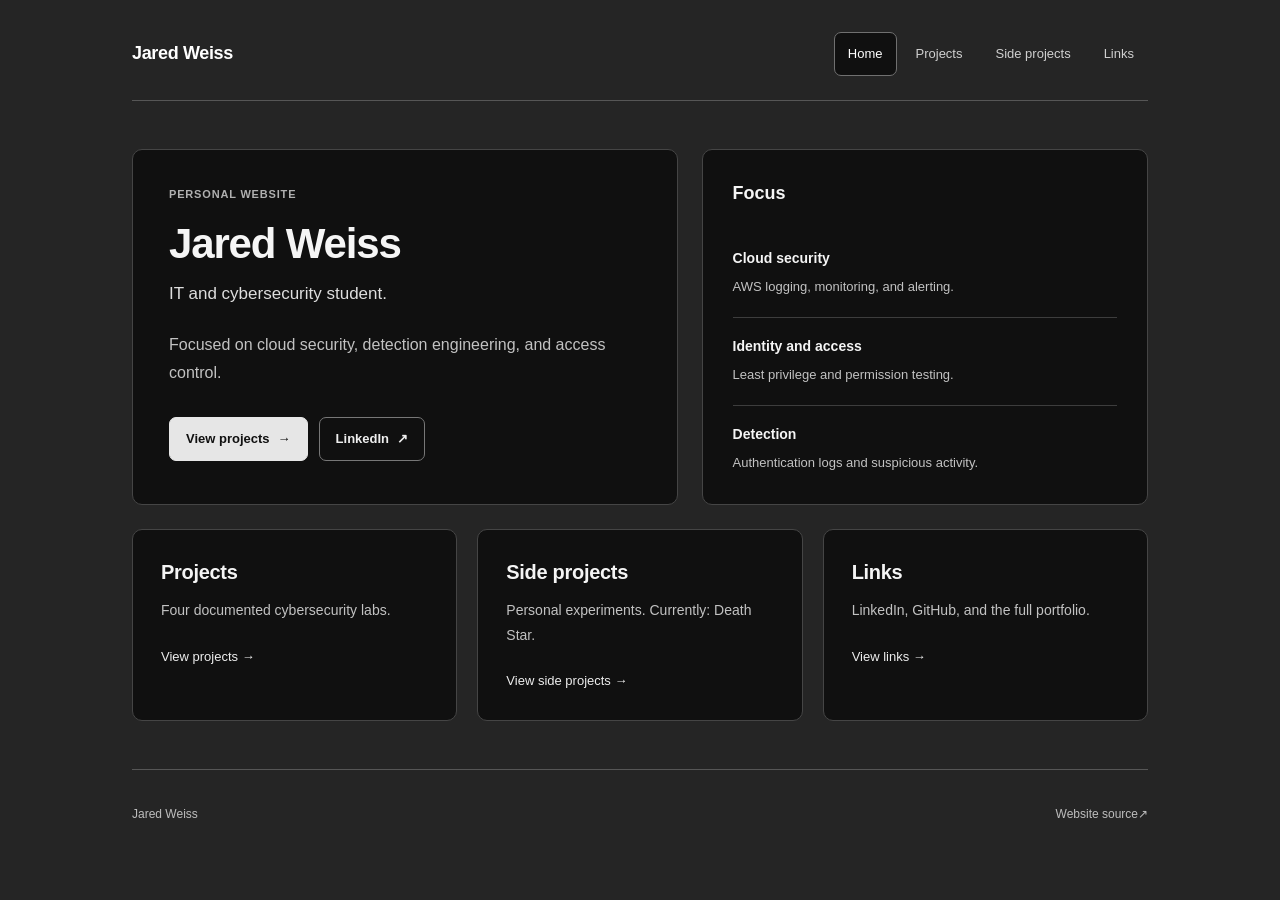
==== commit 59442fa2: "Load compact Home layout" ====
--- a/index.html
+++ b/index.html
@@ -7,7 +7,7 @@
 <meta name="theme-color" content="#252525">
 <meta property="og:title" content="Jared Weiss | Home"><meta property="og:description" content="Jared Weiss. IT and cybersecurity student focused on cloud security, detection, and access control."><meta property="og:type" content="website">
 <link rel="canonical" href="https://jared284.github.io/">
-<link rel="icon" href="favicon.svg" type="image/svg+xml"><link rel="stylesheet" href="style.css?v=5">
+<link rel="icon" href="favicon.svg" type="image/svg+xml"><link rel="stylesheet" href="style.css?v=5.1">
 </head>
 <body>
 <a class="skip" href="#main">Skip to content</a>
--- a/style.css
+++ b/style.css
@@ -177,3 +177,5 @@
   *, *::before, *::after { animation: none !important; transition: none !important; }
 }
 
+
+@media (min-width:701px) { .home-pages { grid-template-columns:repeat(3,minmax(0,1fr)); } }
